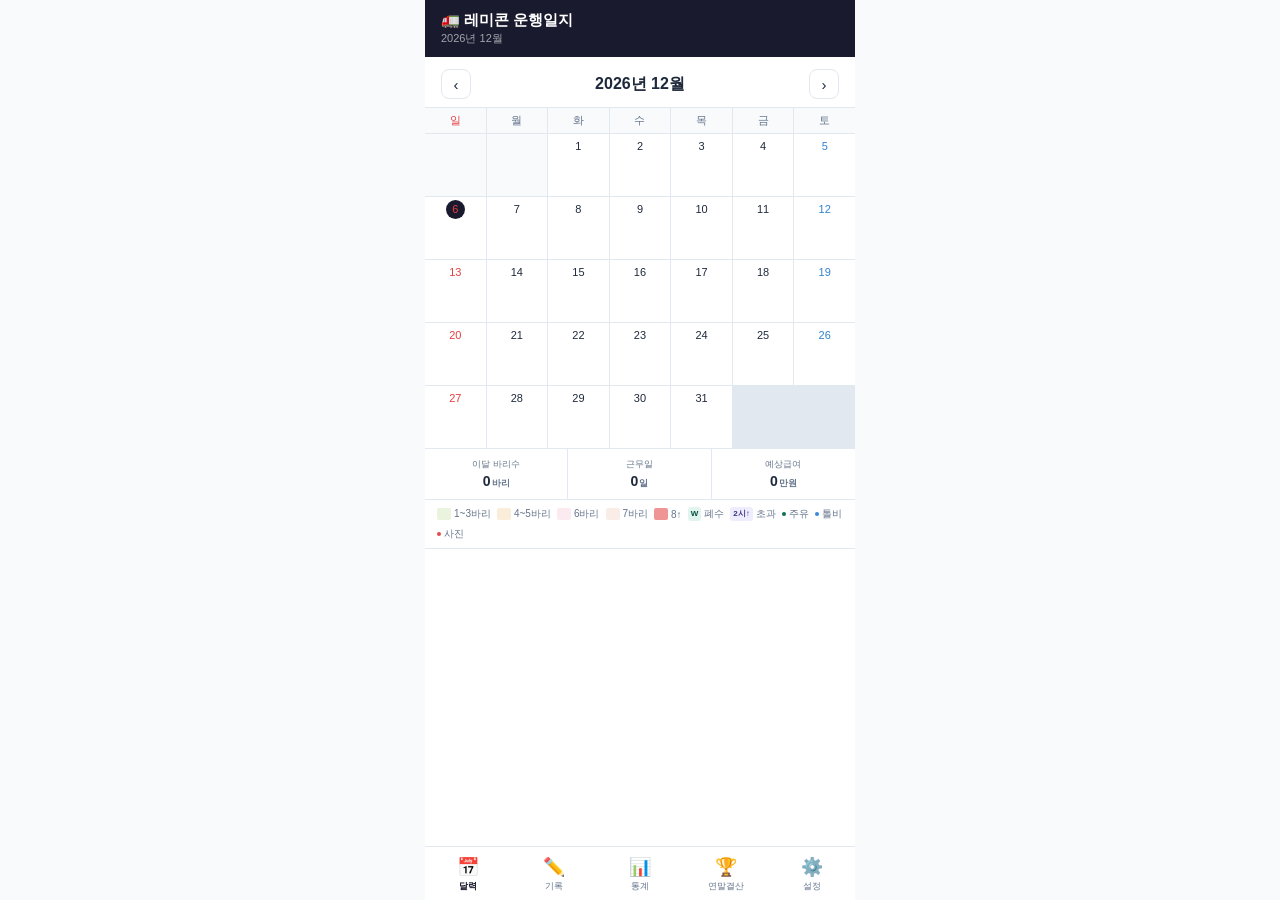
==== 레미콘운행일지.html @ 1f92243f "Update 레미콘운행일지.html" ====
<!DOCTYPE html>
<html lang="ko">
<head>
<meta charset="UTF-8">
<meta name="viewport" content="width=device-width, initial-scale=1.0, maximum-scale=1.0, user-scalable=no">
<meta name="apple-mobile-web-app-capable" content="yes">
<meta name="apple-mobile-web-app-status-bar-style" content="black-translucent">
<meta name="apple-mobile-web-app-title" content="운행일지">
<title>🚛 레미콘 운행일지</title>
<style>
*{box-sizing:border-box;margin:0;padding:0}
/* ── 테마 CSS 변수 ── */
:root{
  --th-primary:#1a1a2e;
  --th-primary-dark:#0f0f1e;
  --th-accent:#1d4ed8;
  --th-accent2:#7c3aed;
  --th-bg:#ffffff;
  --th-bg2:#f8fafc;
  --th-border:#e2e8f0;
  --th-text:#1e293b;
  --th-muted:#64748b;
  --th-nav-active:#1a1a2e;
  --th-btn-save:#1a1a2e;
  --th-badge-bg:var(--th-primary);
  --th-sbar-bg:#f8fafc;
}
/* 다크 테마 */
.theme-dark{
  --th-primary:#0f172a;--th-primary-dark:#060d1a;
  --th-accent:#3b82f6;--th-accent2:#a78bfa;
  --th-bg:#1e293b;--th-bg2:#0f172a;
  --th-border:#334155;--th-text:#f1f5f9;
  --th-muted:#94a3b8;--th-nav-active:#60a5fa;
  --th-btn-save:#334155;
}
/* 레드 테마 */
.theme-red{
  --th-primary:#991b1b;--th-primary-dark:#7f1d1d;
  --th-accent:#dc2626;--th-accent2:#e11d48;
  --th-nav-active:#991b1b;--th-btn-save:#991b1b;
  --th-badge-bg:#991b1b;
}
/* 그린 테마 */
.theme-green{
  --th-primary:#065f46;--th-primary-dark:#064e3b;
  --th-accent:#059669;--th-accent2:#047857;
  --th-nav-active:#065f46;--th-btn-save:#065f46;
  --th-badge-bg:#065f46;
}
/* 오렌지 테마 */
.theme-orange{
  --th-primary:#92400e;--th-primary-dark:#78350f;
  --th-accent:#d97706;--th-accent2:#b45309;
  --th-nav-active:#92400e;--th-btn-save:#92400e;
  --th-badge-bg:#92400e;
}
/* 퍼플 테마 */
.theme-purple{
  --th-primary:#4c1d95;--th-primary-dark:#3b0764;
  --th-accent:#7c3aed;--th-accent2:#6d28d9;
  --th-nav-active:#4c1d95;--th-btn-save:#4c1d95;
  --th-badge-bg:#4c1d95;
}
/* 카카오 테마 */
.theme-kakao{
  --th-primary:#3a1d0e;--th-primary-dark:#2a1508;
  --th-accent:#f9e000;--th-accent2:#fee500;
  --th-bg:#fffde7;--th-bg2:#fff9c4;
  --th-border:#f0e68c;--th-text:#3a1d0e;
  --th-muted:#78600a;--th-nav-active:#3a1d0e;
  --th-btn-save:#3a1d0e;
}

body{font-family:-apple-system,sans-serif;overscroll-behavior:none;user-select:none;-webkit-user-select:none;background:var(--th-bg2,#f1f5f9)}
.app{max-width:430px;margin:0 auto;display:flex;flex-direction:column;background:var(--th-bg,#fff);color:var(--th-text,#1e293b);min-height:100vh;min-height:100dvh}
.hdr{background:var(--th-primary,#1a1a2e);color:#fff;padding:11px 16px;padding-top:max(11px,env(safe-area-inset-top));display:flex;align-items:center;justify-content:space-between;position:sticky;top:0;z-index:10}
.hdr-t{font-size:15px;font-weight:600}.hdr-s{font-size:11px;color:rgba(255,255,255,.6);margin-top:1px}
.content{flex:1;overflow-y:auto;padding-bottom:calc(72px + env(safe-area-inset-bottom));touch-action:pan-y}
.nav{position:fixed;bottom:0;left:50%;transform:translateX(-50%);width:100%;max-width:430px;background:var(--th-bg,#fff);border-top:0.5px solid var(--th-border,#e2e8f0);display:flex;z-index:10;padding-bottom:env(safe-area-inset-bottom)}
.nb{flex:1;padding:9px 0 7px;background:none;border:none;cursor:pointer;display:flex;flex-direction:column;align-items:center;gap:2px;color:var(--th-muted,#94a3b8);font-size:9px}
.nb.on{color:var(--th-nav-active,#1a1a2e);font-weight:600}.ni{font-size:18px}
.mnav{display:flex;align-items:center;justify-content:space-between;padding:12px 16px 8px}
.ml{font-size:16px;font-weight:600}
.ma{background:none;border:0.5px solid var(--th-border,#e2e8f0);border-radius:8px;width:30px;height:30px;cursor:pointer;color:var(--th-text,#1e293b);font-size:15px}
.cgrid{display:grid;grid-template-columns:repeat(7,1fr);gap:1px;background:var(--th-border,#e2e8f0);border-top:0.5px solid var(--th-border,#e2e8f0)}
.ch{background:var(--th-bg2,#f8fafc);text-align:center;font-size:11px;font-weight:500;padding:5px 0;color:var(--th-muted,#64748b)}
.ch:first-child{color:#e53e3e}.ch:last-child{color:#3182ce}
.cc{background:var(--th-bg,#fff);min-height:62px;padding:3px 2px;cursor:pointer;display:flex;flex-direction:column;align-items:center;gap:1px}
.cc:active{opacity:.7}.cc.empty{background:var(--th-bg2,#f8fafc);cursor:default}
.cc.today .dn{background:var(--th-primary,#1a1a2e);color:#fff;border-radius:50%;width:19px;height:19px;display:flex;align-items:center;justify-content:center}
.cc:nth-child(7n+1) .dn{color:#e53e3e}.cc:nth-child(7n) .dn{color:#3182ce}
.dn{font-size:11px;font-weight:500;line-height:19px;min-width:19px;text-align:center}
.cbadge{border-radius:4px;font-size:11px;font-weight:700;min-width:22px;height:18px;padding:0 3px;display:flex;align-items:center;justify-content:center}
.cbadge-off{font-size:8px;border-radius:4px;padding:0 3px;height:16px;display:flex;align-items:center;font-weight:700}
.off-v{background:#fef9c3;color:#854d0e}.off-r{background:#fee2e2;color:#991b1b}
.mini-row{display:flex;gap:2px;flex-wrap:wrap;justify-content:center;max-width:46px}
.mbadge{font-size:8px;font-weight:700;border-radius:3px;padding:1px 3px;line-height:1.4}
.wbadge{background:#E1F5EE;color:#085041}.ot2badge{background:#EEEDFE;color:#3C3489}
.dots{display:flex;gap:2px;margin-top:1px}.dot{width:4px;height:4px;border-radius:50%}
.df{background:#0F6E56}.dp{background:#BA7517}.dph{background:#E24B4A}.dt{background:#378ADD}
.sbar{display:grid;grid-template-columns:repeat(3,1fr);border-top:0.5px solid var(--th-border,#e2e8f0);border-bottom:0.5px solid var(--th-border,#e2e8f0)}
.si{padding:9px 4px;text-align:center;border-right:0.5px solid var(--th-border,#e2e8f0)}.si:last-child{border-right:none}
.sl{font-size:9px;color:var(--th-muted,#64748b);margin-bottom:2px}.sv{font-size:14px;font-weight:600}
.su{font-size:9px;color:var(--th-muted,#64748b);margin-left:1px}
.legend{padding:7px 12px;display:flex;gap:6px;flex-wrap:wrap;border-bottom:0.5px solid var(--th-border,#e2e8f0)}
.li{display:flex;align-items:center;gap:3px;font-size:10px;color:var(--th-muted,#64748b)}.lsw{width:14px;height:12px;border-radius:2px}
.ef{padding:14px 16px 20px}
.shdr{font-size:11px;font-weight:600;color:var(--th-muted,#64748b);letter-spacing:.4px;margin:18px 0 9px;text-transform:uppercase;border-bottom:0.5px solid var(--th-border,#e2e8f0);padding-bottom:6px}
.shdr:first-child{margin-top:0}
.field{margin-bottom:11px}
.fl{font-size:12px;color:var(--th-muted,#64748b);margin-bottom:5px;display:block;font-weight:500}
.field input,.field textarea{width:100%;padding:10px 12px;border:0.5px solid var(--th-border,#cbd5e1);border-radius:8px;font-size:14px;background:var(--th-bg,#fff);color:var(--th-text,#1e293b);outline:none;-webkit-appearance:none;user-select:text;-webkit-user-select:text}
.field input:focus,.field textarea:focus{border-color:var(--th-primary,#1a1a2e)}
.field textarea{resize:none;min-height:60px;font-size:13px}
.r2{display:grid;grid-template-columns:1fr 1fr;gap:9px}
.kmh{font-size:11px;color:var(--th-muted,#64748b);margin-top:3px}
.btns{display:flex;gap:5px}
.btn{flex:1;padding:9px 4px;border:1.5px solid #d1d5db;border-radius:8px;background:#f9fafb;font-size:12px;cursor:pointer;color:#6b7280;text-align:center;font-weight:500}
.btn.on{background:var(--th-accent,#1d4ed8)!important;color:#fff!important;border-color:var(--th-accent,#1d4ed8)!important;font-weight:700}
.btn.off-btn.on{background:#d97706!important;border-color:#d97706!important}
.btn.rep-btn.on{background:#dc2626!important;border-color:#dc2626!important}
.tbts{display:flex;gap:6px}
.tbt{flex:1;padding:9px 4px;border:1.5px solid #d1d5db;border-radius:8px;background:#f9fafb;font-size:12px;cursor:pointer;color:#6b7280;text-align:center}
.tbt.on{background:#7c3aed!important;color:#fff!important;border-color:#7c3aed!important;font-weight:700}
.fuel-card{background:var(--th-bg2,#f8fafc);border-radius:10px;overflow:hidden;margin-top:8px;border:0.5px solid var(--th-border,#e2e8f0)}
.fuel-card-title{background:var(--th-primary-dark,#0f172a);color:rgba(255,255,255,.6);font-size:10px;font-weight:600;padding:6px 12px;letter-spacing:.5px;text-transform:uppercase}
.fcrow{display:flex;justify-content:space-between;align-items:center;padding:8px 12px;border-bottom:0.5px solid var(--th-border,#e2e8f0)}
.fcrow:last-child{border-bottom:none}
.fck{font-size:12px;color:var(--th-muted,#64748b)}.fcv{font-size:13px;font-weight:600}
.fcv.plus{color:#059669}.fcv.minus{color:#dc2626}.fcv.neutral{color:var(--th-text,#1e293b)}.fcv.blue{color:var(--th-accent,#1d4ed8)}
.fuel-balance-big{background:var(--th-primary-dark,#0f172a);border-radius:0 0 10px 10px;padding:11px 12px;display:flex;justify-content:space-between;align-items:center}
.fbb-label{font-size:11px;color:rgba(255,255,255,.6);font-weight:500}
.fbb-val{font-size:20px;font-weight:700}
.fbb-val.plus{color:#34d399}.fbb-val.minus{color:#f87171}
.km-card{background:var(--th-bg2,#f8fafc);border-radius:10px;overflow:hidden;margin-top:6px;border:0.5px solid var(--th-border,#e2e8f0)}
.km-card-title{background:var(--th-primary,#1a1a2e);color:rgba(255,255,255,.6);font-size:10px;font-weight:600;padding:6px 12px;letter-spacing:.5px;text-transform:uppercase}
.km-total-bar{background:var(--th-primary,#1a1a2e);padding:10px 12px;display:flex;justify-content:space-between;align-items:center}
.km-total-label{font-size:11px;color:rgba(255,255,255,.6)}.km-total-val{font-size:18px;font-weight:700;color:#e2e8f0}
.toll-card{background:var(--th-bg2,#f8fafc);border-radius:10px;overflow:hidden;margin-top:8px;border:0.5px solid var(--th-border,#e2e8f0)}
.toll-card-title{background:var(--th-primary,#1e3a5f);color:rgba(255,255,255,.7);font-size:10px;font-weight:600;padding:6px 12px;letter-spacing:.5px;text-transform:uppercase}
.toll-row{display:flex;justify-content:space-between;align-items:center;padding:7px 12px;border-bottom:0.5px solid var(--th-border,#e2e8f0)}
.toll-row:last-child{border-bottom:none}
.toll-key{font-size:12px;color:var(--th-muted,#64748b)}.toll-val{font-size:13px;font-weight:600;color:var(--th-text,#1e293b)}
.toll-total-bar{background:var(--th-primary,#1e3a5f);padding:10px 12px;display:flex;justify-content:space-between;align-items:center}
.toll-total-label{font-size:11px;color:rgba(255,255,255,.7);font-weight:500}
.toll-total-val{font-size:18px;font-weight:700;color:#fff}
.item-card{background:var(--th-bg2,#f8fafc);border-radius:10px;padding:11px 12px;margin-bottom:8px;border:0.5px solid var(--th-border,#e2e8f0)}
.item-hdr{display:flex;align-items:center;justify-content:space-between;margin-bottom:10px}
.item-title{font-size:12px;font-weight:600;color:var(--th-muted,#64748b)}
.item-rm{background:none;border:0.5px solid var(--th-border,#cbd5e1);border-radius:6px;color:var(--th-muted,#64748b);cursor:pointer;font-size:11px;padding:3px 8px}
.item-fields{display:flex;flex-direction:column;gap:9px}.item-fields .field{margin:0}
.add-btn{width:100%;padding:9px;border:0.5px dashed var(--th-border,#cbd5e1);border-radius:9px;background:none;color:var(--th-muted,#64748b);font-size:13px;cursor:pointer;margin-top:4px}
.chint{font-size:12px;font-weight:600;margin-top:4px}
.parea{border:1.5px dashed var(--th-border,#cbd5e1);border-radius:10px;padding:14px;text-align:center;cursor:pointer;position:relative;min-height:80px;display:flex;flex-direction:column;align-items:center;justify-content:center;gap:6px;background:var(--th-bg,#fff)}
.parea:active{background:var(--th-bg2,#f8fafc)}
.pimg{width:100%;border-radius:8px;max-height:200px;object-fit:cover}
.pdel{position:absolute;top:6px;right:6px;background:rgba(0,0,0,.6);color:#fff;border:none;border-radius:50%;width:28px;height:28px;font-size:14px;cursor:pointer;z-index:2;display:flex;align-items:center;justify-content:center}
.photo-btns{display:flex;gap:8px;width:100%}
.photo-btn{flex:1;padding:10px 6px;border:1.5px solid var(--th-border,#cbd5e1);border-radius:8px;background:var(--th-bg2,#f9fafb);font-size:12px;cursor:pointer;color:var(--th-muted,#64748b);text-align:center;position:relative;overflow:hidden}
.photo-btn input[type=file]{position:absolute;inset:0;opacity:0;cursor:pointer;width:100%;height:100%}
.bsave{width:100%;padding:14px;background:var(--th-btn-save,#1a1a2e);color:#fff;border:none;border-radius:10px;font-size:15px;font-weight:600;cursor:pointer;margin-top:8px}
.bdel{width:100%;padding:11px;background:none;color:#dc2626;border:1.5px solid #dc2626;border-radius:10px;font-size:14px;cursor:pointer;margin-top:7px}
.sp{padding:14px 16px 20px}
.sec{font-size:11px;font-weight:600;color:var(--th-muted,#64748b);letter-spacing:.4px;margin:16px 0 8px;text-transform:uppercase;border-bottom:0.5px solid var(--th-border,#e2e8f0);padding-bottom:5px}
.sec:first-child{margin-top:0}
.mgrid{display:grid;grid-template-columns:1fr 1fr;gap:7px}
.mc{background:var(--th-bg2,#f8fafc);border-radius:10px;padding:11px 13px;border:0.5px solid var(--th-border,#e2e8f0)}
.mc.full{grid-column:1/-1}.mc.dk{background:var(--th-primary,#1a1a2e);border-color:var(--th-primary,#1a1a2e)}
.mk{font-size:10px;color:var(--th-muted,#64748b);margin-bottom:3px}.mc.dk .mk{color:rgba(255,255,255,.6)}
.mv{font-size:20px;font-weight:700;color:var(--th-text,#1e293b)}.mu{font-size:11px;font-weight:400;margin-left:2px}.mc.dk .mv{color:#fff}
.fb{background:var(--th-bg2,#f8fafc);border-radius:10px;padding:3px 13px;margin-bottom:10px;border:0.5px solid var(--th-border,#e2e8f0)}
.fr{display:flex;justify-content:space-between;align-items:center;padding:8px 0;border-bottom:0.5px solid var(--th-border,#e2e8f0)}.fr:last-child{border-bottom:none}
.fk{font-size:12px;color:var(--th-muted,#64748b)}.fv{font-size:13px;font-weight:600;color:var(--th-text,#1e293b)}
.fsettle{border-radius:10px;padding:12px 14px;margin-bottom:10px;display:flex;justify-content:space-between;align-items:center}
.fsettle.pos{background:#ecfdf5;border:1px solid #6ee7b7}.fsettle.neg{background:#fef2f2;border:1px solid #fca5a5}
.fsl{font-size:12px;font-weight:600}.fsl.pos{color:#065f46}.fsl.neg{color:#991b1b}
.fsa{font-size:18px;font-weight:700}.fsa.pos{color:#059669}.fsa.neg{color:#dc2626}
.ot2i{background:var(--th-bg2,#f8fafc);border-radius:8px;padding:9px 12px;margin-bottom:6px;border-left:3px solid #7c3aed;border:0.5px solid var(--th-border,#e2e8f0);border-left-width:3px}
.ot2i.mo{border-left-color:#dc2626}
.ot2d{font-size:11px;color:var(--th-muted,#64748b);margin-bottom:3px}
.ot2n{font-size:13px;font-weight:500;display:flex;align-items:center;flex-wrap:wrap;gap:5px;color:var(--th-text,#1e293b)}
.ot2tp{font-size:10px;font-weight:600;padding:2px 6px;border-radius:4px}
.tc{background:#ede9fe;color:#5b21b6}.tm{background:#fee2e2;color:#991b1b}
.wwi{background:var(--th-bg2,#f8fafc);border-radius:8px;padding:9px 12px;margin-bottom:6px;border-left:3px solid #059669;border:0.5px solid var(--th-border,#e2e8f0);border-left-width:3px}
.emsg{text-align:center;color:var(--th-muted,#64748b);font-size:13px;padding:14px;background:var(--th-bg2,#f8fafc);border-radius:8px;border:0.5px solid var(--th-border,#e2e8f0)}
.cfg-page{padding:14px 16px 20px}
.cfg-sec{font-size:11px;font-weight:600;color:var(--th-muted,#64748b);letter-spacing:.4px;margin:18px 0 8px;text-transform:uppercase;border-bottom:0.5px solid var(--th-border,#e2e8f0);padding-bottom:5px}
.cfg-sec:first-child{margin-top:0}
.sblk{background:var(--th-bg2,#f8fafc);border-radius:10px;overflow:hidden;margin-bottom:12px;border:0.5px solid var(--th-border,#e2e8f0)}
.srow{display:flex;align-items:center;justify-content:space-between;padding:12px 14px;border-bottom:0.5px solid var(--th-border,#e2e8f0)}.srow:last-child{border-bottom:none}
.slbl{font-size:13px;color:var(--th-text,#1e293b)}
.slbl-sub{font-size:11px;color:var(--th-muted,#94a3b8);display:block;margin-top:1px}
.sinp{width:110px;padding:7px 10px;border:0.5px solid var(--th-border,#cbd5e1);border-radius:8px;font-size:14px;text-align:right;background:var(--th-bg,#fff);color:var(--th-text,#1e293b);user-select:text;-webkit-user-select:text}
.backup-btn{width:100%;padding:13px;border:none;border-radius:10px;font-size:14px;font-weight:600;cursor:pointer;margin-bottom:8px;display:flex;align-items:center;justify-content:center;gap:8px}
.backup-btn.dl{background:var(--th-btn-save,#1a1a2e);color:#fff}
.backup-btn.ul{background:var(--th-bg2,#f8fafc);color:var(--th-text,#1e293b);border:1.5px solid var(--th-border,#e2e8f0)}
.backup-btn.danger{background:#fef2f2;color:#dc2626;border:1.5px solid #fca5a5}
/* 테마 선택 */
.theme-grid{display:grid;grid-template-columns:repeat(4,1fr);gap:10px;padding:4px 0 8px}
.theme-item{display:flex;flex-direction:column;align-items:center;gap:5px;cursor:pointer}
.theme-circle{width:48px;height:48px;border-radius:50%;border:3px solid transparent;transition:transform .15s;display:flex;align-items:center;justify-content:center;font-size:18px}
.theme-item.selected .theme-circle{border-color:var(--th-accent,#1d4ed8);transform:scale(1.08)}
.theme-name{font-size:10px;color:var(--th-muted,#64748b);text-align:center}
</style>
</head>
<body>
<div class="app">
<div class="hdr"><div><div class="hdr-t">🚛 레미콘 운행일지</div><div class="hdr-s" id="hS"></div></div></div>
<div class="content" id="mc"></div>
<nav class="nav">
  <button class="nb on" id="nbCalendar" onclick="go('calendar')"><span class="ni">📅</span>달력</button>
  <button class="nb" id="nbEntry" onclick="go('entry')"><span class="ni">✏️</span>기록</button>
  <button class="nb" id="nbStats" onclick="go('stats')"><span class="ni">📊</span>통계</button>
  <button class="nb" id="nbAnnual" onclick="go('annual')"><span class="ni">🏆</span>연말결산</button>
  <button class="nb" id="nbConfig" onclick="go('config')"><span class="ni">⚙️</span>설정</button>
</nav>
</div>

<script>
var tab='calendar',cd=new Date(),sel=null,cSt='work',ol=[],wwList=[],repList=[],prevFB={totalAdded:0,totalUsed:0,balance:0},prevKmVal=0;
var annualYear=new Date().getFullYear();
var logs=JSON.parse(localStorage.getItem('rl9_logs')||localStorage.getItem('rl8_logs')||'{}');
var cfg=JSON.parse(localStorage.getItem('rl9_cfg')||localStorage.getItem('rl8_cfg')||'{"unitPrice":74300,"fuelRate":0.55,"otRate":18000,"fuelPrice":1500,"toll1":3600,"toll2":2400,"initKm":125000,"ot2Pay":0,"theme":"default"}');
if(!cfg.ot2Pay)cfg.ot2Pay=0;
if(!cfg.theme)cfg.theme='default';

var THEMES=[
  {id:'default',name:'네이비',color:'#1a1a2e',icon:'🌑'},
  {id:'dark',name:'다크',color:'#0f172a',icon:'🌚'},
  {id:'red',name:'레드',color:'#991b1b',icon:'🔴'},
  {id:'green',name:'그린',color:'#065f46',icon:'🟢'},
  {id:'orange',name:'오렌지',color:'#92400e',icon:'🟠'},
  {id:'purple',name:'퍼플',color:'#4c1d95',icon:'🟣'},
  {id:'kakao',name:'카카오',color:'#3a1d0e',icon:'💛'},
];

function applyTheme(t){
  document.documentElement.className='';
  if(t&&t!=='default')document.documentElement.classList.add('theme-'+t);
}

function sv(){localStorage.setItem('rl9_logs',JSON.stringify(logs));localStorage.setItem('rl9_cfg',JSON.stringify(cfg));}
function dk(y,m,d){return y+'-'+String(m+1).padStart(2,'0')+'-'+String(d).padStart(2,'0');}
function cc(n){var C=[null,{b:'#E6F1FB',t:'#0C447C'},{b:'#EAF3DE',t:'#27500A'},{b:'#E1F5EE',t:'#085041'},{b:'#FAEEDA',t:'#633806'},{b:'#FAC775',t:'#412402'},{b:'#FBEAF0',t:'#72243E'},{b:'#FAECE7',t:'#711B13'},{b:'#F09595',t:'#501313'}];n=parseInt(n)||0;if(!n)return null;return n<C.length?C[n]:{b:'#E24B4A',t:'#fff'};}

applyTheme(cfg.theme);

function go(t){
  tab=t;
  ['Calendar','Entry','Stats','Annual','Config'].forEach(function(x){document.getElementById('nb'+x).classList.remove('on');});
  document.getElementById('nb'+t.charAt(0).toUpperCase()+t.slice(1)).classList.add('on');
  render();
}
function pm(){cd=new Date(cd.getFullYear(),cd.getMonth()-1,1);render();}
function nm(){cd=new Date(cd.getFullYear(),cd.getMonth()+1,1);render();}
function render(){
  if(tab==='calendar')rCal();
  else if(tab==='entry')rEntry();
  else if(tab==='stats')rStats();
  else if(tab==='annual')rAnnual();
  else rConfig();
}

function calcPrevFuel(targetDate){
  var keys=Object.keys(logs).filter(function(k){return k<targetDate;}).sort();
  var ta=0,tu=0;
  keys.forEach(function(k){var v=logs[k];ta+=parseFloat(v.fuel||0);var km=parseInt(v.ekm||0)-parseInt(v.skm||0);tu+=km*cfg.fuelRate;});
  return{totalAdded:+ta.toFixed(2),totalUsed:+tu.toFixed(2),balance:+(ta-tu).toFixed(2)};
}
function calcPrevKm(targetDate){
  var keys=Object.keys(logs).filter(function(k){return k<targetDate;}).sort();
  var t=0;keys.forEach(function(k){var v=logs[k];t+=parseInt(v.ekm||0)-parseInt(v.skm||0);});return t;
}
function fuelMonth(y,m){
  var mp=y+'-'+String(m+1).padStart(2,'0');
  var keys=Object.keys(logs).filter(function(k){return k.startsWith(mp);});
  var mf=0,mu=0;
  keys.forEach(function(k){var v=logs[k],km=parseInt(v.ekm||0)-parseInt(v.skm||0);mf+=parseFloat(v.fuel||0);mu+=km*cfg.fuelRate;});
  return{mf:+mf.toFixed(2),mu:+mu.toFixed(2)};
}
function tollTotal(t1,t2){return(parseInt(t1)||0)*cfg.toll1+(parseInt(t2)||0)*cfg.toll2;}
function monthFuelUpTo(targetDate){
  var mp=targetDate.substring(0,7);
  var keys=Object.keys(logs).filter(function(k){return k.startsWith(mp)&&k<=targetDate;});
  var total=0;keys.forEach(function(k){total+=parseFloat(logs[k].fuel||0);});return+total.toFixed(1);
}

/* ── 달력 ─────────────────────────────── */
var swipeStartX=0,swipeStartY=0;
function rCal(){
  var y=cd.getFullYear(),m=cd.getMonth();
  document.getElementById('hS').textContent=y+'년 '+(m+1)+'월';
  var days=new Date(y,m+1,0).getDate(),first=new Date(y,m,1).getDay();
  var td=new Date(),tdk=dk(td.getFullYear(),td.getMonth(),td.getDate());
  var mp=y+'-'+String(m+1).padStart(2,'0');
  var ml=Object.entries(logs).filter(function(e){return e[0].startsWith(mp);});
  var wd=ml.filter(function(e){return e[1].st==='work'||!e[1].st;}).length;
  var tc=ml.reduce(function(s,e){return s+(parseInt(e[1].calls)||0);},0);
  var ep=Math.round(wd*cfg.unitPrice/10000);
  var h='<div class="mnav"><button class="ma" onclick="pm()">‹</button><span class="ml">'+y+'년 '+(m+1)+'월</span><button class="ma" onclick="nm()">›</button></div>';
  h+='<div class="cgrid" id="calGrid">';
  ['일','월','화','수','목','금','토'].forEach(function(d){h+='<div class="ch">'+d+'</div>';});
  for(var i=0;i<first;i++)h+='<div class="cc empty"></div>';
  for(var d=1;d<=days;d++){
    var key=dk(y,m,d),log=logs[key]||{};
    var isT=key===tdk,calls=parseInt(log.calls)||0,col=cc(calls);
    var ww=(JSON.parse(log.wwList||'[]')).length,ot2=(JSON.parse(log.ot2List||'[]')).length>0;
    var st=log.st||'';
    var badge='';
    if(st==='vacation')badge='<div class="cbadge-off off-v">휴가</div>';
    else if(st==='repair')badge='<div class="cbadge-off off-r">정비</div>';
    else if(col)badge='<div class="cbadge" style="background:'+col.b+';color:'+col.t+'">'+calls+'</div>';
    var mn='';
    if(ww>0)mn+='<div class="mbadge wbadge">'+(ww>1?ww:'')+'W</div>';
    if(ot2)mn+='<div class="mbadge ot2badge">2시↑</div>';
    h+='<div class="cc'+(isT?' today':'')+'" onclick="openDay(\''+key+'\')"><span class="dn">'+d+'</span>'+badge+(mn?'<div class="mini-row">'+mn+'</div>':'')
      +'<div class="dots">'+(parseFloat(log.fuel)>0?'<div class="dot df"></div>':'')+(parseFloat(log.ot)>0?'<div class="dot dp"></div>':'')+(tollTotal(log.t1,log.t2)>0?'<div class="dot dt"></div>':'')+(log.photo?'<div class="dot dph"></div>':'')+'</div></div>';
  }
  h+='</div>';
  h+='<div class="sbar"><div class="si"><div class="sl">이달 바리수</div><div class="sv">'+tc+'<span class="su">바리</span></div></div><div class="si"><div class="sl">근무일</div><div class="sv">'+wd+'<span class="su">일</span></div></div><div class="si"><div class="sl">예상급여</div><div class="sv" id="epVal">'+ep+'<span class="su">만원</span></div></div></div>';
  h+='<div class="legend"><div class="li"><div class="lsw" style="background:#EAF3DE"></div>1~3바리</div><div class="li"><div class="lsw" style="background:#FAEEDA"></div>4~5바리</div><div class="li"><div class="lsw" style="background:#FBEAF0"></div>6바리</div><div class="li"><div class="lsw" style="background:#FAECE7"></div>7바리</div><div class="li"><div class="lsw" style="background:#F09595"></div>8↑</div><div class="li"><div class="mbadge wbadge">W</div>폐수</div><div class="li"><div class="mbadge ot2badge">2시↑</div>초과</div><div class="li"><div class="dot df"></div>주유</div><div class="li"><div class="dot dt"></div>톨비</div><div class="li"><div class="dot dph"></div>사진</div></div>';
  document.getElementById('mc').innerHTML=h;
  // 스와이프
  var mc=document.getElementById('mc');
  mc.addEventListener('touchstart',function(e){swipeStartX=e.touches[0].clientX;swipeStartY=e.touches[0].clientY;},{passive:true});
  mc.addEventListener('touchend',function(e){
    var dx=e.changedTouches[0].clientX-swipeStartX;
    var dy=e.changedTouches[0].clientY-swipeStartY;
    if(Math.abs(dx)>60&&Math.abs(dx)>Math.abs(dy)*1.5){
      if(dx<0)nm();else pm();
    }
  },{passive:true});
}

function openDay(k){sel=k;go('entry');}

/* ── OT2 ─────────────────────────────── */
function mkOT2(){
  if(!ol.length)return'<div style="font-size:12px;color:#64748b;padding:4px 0 8px">없음</div>';
  return ol.map(function(e,i){
    return'<div class="item-card"><div class="item-hdr"><span class="item-title">현장 '+(i+1)+'</span><button class="item-rm" onclick="rmO2('+i+')">삭제</button></div><div class="item-fields"><div class="field"><label class="fl">현장명</label><input type="text" id="o2s'+i+'" value="'+(e.site||'')+'" placeholder="현장명" oninput="upO2('+i+')"></div><div class="field"><label class="fl">담당 영업사원</label><input type="text" id="o2m'+i+'" value="'+(e.mgr||'')+'" placeholder="이름" oninput="upO2('+i+')"></div><div class="field"><label class="fl">결산 방식</label><div class="tbts"><button id="o2ta'+i+'" class="tbt'+((e.type||'monthly')==='credit'?' on':'')+'" onclick="setO2T('+i+',\'credit\')">영업사원 콜 지급</button><button id="o2tb'+i+'" class="tbt'+((e.type||'monthly')==='monthly'?' on':'')+'" onclick="setO2T('+i+',\'monthly\')">월말 결산</button></div></div></div></div>';
  }).join('');
}
function addO2(){ol.push({site:'',mgr:'',type:'monthly'});document.getElementById('o2Con').innerHTML=mkOT2();}
function rmO2(i){ol.splice(i,1);document.getElementById('o2Con').innerHTML=mkOT2();}
function setO2T(i,t){ol[i].type=t;document.getElementById('o2ta'+i).classList.toggle('on',t==='credit');document.getElementById('o2tb'+i).classList.toggle('on',t==='monthly');}
function upO2(i){var s=document.getElementById('o2s'+i),mg=document.getElementById('o2m'+i);if(s&&mg){ol[i].site=s.value;ol[i].mgr=mg.value;}}

/* ── 폐수 ─────────────────────────────── */
function mkWW(){
  if(!wwList.length)return'<div style="font-size:12px;color:#64748b;padding:4px 0 8px">없음</div>';
  return wwList.map(function(e,i){
    return'<div class="item-card" style="border-left:3px solid #059669"><div class="item-hdr"><span class="item-title" style="color:#065f46">폐수 '+(i+1)+'</span><button class="item-rm" onclick="rmWW('+i+')">삭제</button></div><div class="item-fields"><div class="field"><label class="fl">현장명</label><input type="text" id="wws'+i+'" value="'+(e.site||'')+'" placeholder="현장명" oninput="upWW('+i+')"></div></div></div>';
  }).join('');
}
function addWW(){wwList.push({site:''});document.getElementById('wwCon').innerHTML=mkWW();}
function rmWW(i){wwList.splice(i,1);document.getElementById('wwCon').innerHTML=mkWW();}
function upWW(i){var el=document.getElementById('wws'+i);if(el)wwList[i].site=el.value;}

/* ── 정비 ─────────────────────────────── */
function mkRep(){
  if(!repList.length)return'<div style="font-size:12px;color:#64748b;padding:4px 0 8px">없음</div>';
  return repList.map(function(e,i){
    return'<div class="item-card" style="border-left:3px solid #dc2626"><div class="item-hdr"><span class="item-title" style="color:#991b1b">정비 '+(i+1)+'</span><button class="item-rm" onclick="rmRep('+i+')">삭제</button></div><div class="item-fields"><div class="field"><label class="fl">정비 항목</label><input type="text" id="rps'+i+'" value="'+(e.item||'')+'" placeholder="예: 엔진오일 교체" oninput="upRep('+i+')"></div><div class="field"><label class="fl">정비소</label><input type="text" id="rpp'+i+'" value="'+(e.place||'')+'" placeholder="정비소명" oninput="upRep('+i+')"></div><div class="field"><label class="fl">비용 (원)</label><input type="number" id="rpc'+i+'" value="'+(e.cost||'')+'" placeholder="0" oninput="upRep('+i+')"></div></div></div>';
  }).join('');
}
function addRep(){repList.push({item:'',place:'',cost:''});document.getElementById('repCon').innerHTML=mkRep();}
function rmRep(i){repList.splice(i,1);document.getElementById('repCon').innerHTML=mkRep();}
function upRep(i){var s=document.getElementById('rps'+i),p=document.getElementById('rpp'+i),c=document.getElementById('rpc'+i);if(s)repList[i].item=s.value;if(p)repList[i].place=p.value;if(c)repList[i].cost=c.value;}

/* ── 상태/폐수 버튼 ─────────────────────── */
function setSt(s){
  cSt=s;
  ['work','vacation','repair','other'].forEach(function(k,i){
    var el=document.getElementById('stb'+i);
    if(el)el.className='btn'+(k==='vacation'?' off-btn':'')+(k==='repair'?' rep-btn':'')+(k===s?' on':'');
  });
}

/* ── 연료 카드 ─────────────────────────── */
function uFuelCard(){
  var el=document.getElementById('fuelCard');if(!el)return;
  var todayFuel=parseFloat(document.getElementById('fF').value)||0;
  var s=parseInt(document.getElementById('fSk').value)||0,e2=parseInt(document.getElementById('fEk').value)||0;
  var km=e2>s?e2-s:0;
  var totalFuel=+(prevFB.totalAdded+todayFuel).toFixed(1);
  var totalUsed=+(prevFB.totalUsed+(km*cfg.fuelRate)).toFixed(1);
  var remain=+(totalFuel-totalUsed).toFixed(1);
  var isPlus=remain>=0;
  el.innerHTML='<div class="fuel-card-title">연료 현황</div>'
    +'<div class="fcrow"><span class="fck">당일 주유량</span><span class="fcv plus">'+(todayFuel>0?'+'+todayFuel:'0')+'L</span></div>'
    +'<div class="fcrow" style="background:#eff6ff"><span class="fck" style="font-weight:600;color:#1d4ed8">총 주유량 <span style="font-size:10px;font-weight:400">(누적)</span></span><span class="fcv blue">'+totalFuel+'L</span></div>'
    +'<div class="fcrow"><span class="fck">누적 소비량 (총km×'+cfg.fuelRate+')</span><span class="fcv minus">−'+totalUsed+'L</span></div>'
    +'<div class="fuel-balance-big"><span class="fbb-label">남은 연료 잔량</span><span class="fbb-val '+(isPlus?'plus':'minus')+'">'+remain+'L</span></div>';
}

/* ── km 카드 ─────────────────────────── */
function uKmCard(){
  var el=document.getElementById('kmCard');if(!el)return;
  var s=parseInt(document.getElementById('fSk').value)||0,e2=parseInt(document.getElementById('fEk').value)||0;
  var todayKm=e2>s?e2-s:0;
  var totalKm=cfg.initKm+prevKmVal+todayKm;
  if(s&&e2&&e2>s)document.getElementById('kmH').textContent='✅ 오늘 운행거리: '+todayKm+'km';
  el.innerHTML='<div class="km-card-title">전체 누적 km</div>'
    +'<div class="fcrow"><span class="fck">기준 km</span><span class="fcv neutral">'+cfg.initKm.toLocaleString()+'km</span></div>'
    +'<div class="fcrow"><span class="fck">이전 누적</span><span class="fcv neutral">+'+prevKmVal.toLocaleString()+'km</span></div>'
    +'<div class="fcrow"><span class="fck">오늘 운행</span><span class="fcv plus">+'+todayKm+'km</span></div>'
    +'<div class="km-total-bar"><span class="km-total-label">전체 누적 km</span><span class="km-total-val">'+totalKm.toLocaleString()+'km</span></div>';
}
function uKm(){uKmCard();uFuelCard();}
function uToll(){
  var t1=document.getElementById('fT1').value,t2=document.getElementById('fT2').value;
  var tot=tollTotal(t1,t2);
  var el=document.getElementById('tollCard');if(!el)return;
  el.innerHTML='<div class="toll-card-title">톨비 현황 (울산대교)</div><div class="toll-row"><span class="toll-key">3,600원 × '+(parseInt(t1)||0)+'회</span><span class="toll-val">'+((parseInt(t1)||0)*cfg.toll1).toLocaleString()+'원</span></div><div class="toll-row"><span class="toll-key">2,400원 × '+(parseInt(t2)||0)+'회</span><span class="toll-val">'+((parseInt(t2)||0)*cfg.toll2).toLocaleString()+'원</span></div><div class="toll-total-bar"><span class="toll-total-label">오늘 톨비 합계</span><span class="toll-total-val">'+tot.toLocaleString()+'원</span></div>';
}
function uOT(){var h=parseFloat(document.getElementById('fOt').value)||0;var a=h*cfg.otRate;document.getElementById('otA').textContent=a>0?'💰 오티 수당: '+a.toLocaleString()+'원':'';}
function aVol(){var c=parseInt(document.getElementById('fC').value)||0;var v=document.getElementById('fV');if(c>0&&!v.dataset.m)v.value=c*6;}

/* ── 기록 탭 ─────────────────────────── */
function rEntry(){
  if(!sel){var t=new Date(),tk=dk(t.getFullYear(),t.getMonth(),t.getDate());document.getElementById('mc').innerHTML='<div style="padding:28px 16px;text-align:center;color:#64748b"><p style="margin-bottom:14px">달력에서 날짜를 탭하세요</p><button class="bsave" style="max-width:180px" onclick="openDay(\''+tk+'\')">오늘 기록하기</button></div>';return;}
  var log=logs[sel]||{};
  var pts=sel.split('-'),y=pts[0],m=pts[1],d=pts[2];
  var dow=['일','월','화','수','목','금','토'][new Date(+y,+m-1,+d).getDay()];
  document.getElementById('hS').textContent=y+'.'+m+'.'+d+' ('+dow+')';
  cSt=log.st||'work'; ol=JSON.parse(log.ot2List||'[]'); wwList=JSON.parse(log.wwList||'[]'); repList=JSON.parse(log.repList||'[]');
  prevFB=calcPrevFuel(sel); prevKmVal=calcPrevKm(sel);
  var kmD=(log.skm&&log.ekm)?parseInt(log.ekm)-parseInt(log.skm):0;
  var todayFuel=parseFloat(log.fuel||0),todayUsed=+(kmD*cfg.fuelRate).toFixed(1);
  var totalFuel=+(prevFB.totalAdded+todayFuel).toFixed(1);
  var totalUsed=+(prevFB.totalUsed+todayUsed).toFixed(1);
  var remain=+(totalFuel-totalUsed).toFixed(1),isPlus=remain>=0;
  var totalKm=cfg.initKm+prevKmVal+kmD;
  var otA=(parseFloat(log.ot)||0)*cfg.otRate;
  var t1=parseInt(log.t1||0),t2=parseInt(log.t2||0),tTot=tollTotal(t1,t2);
  pendingPhoto='';

  document.getElementById('mc').innerHTML='<div class="ef">'
  +'<div class="shdr">근무 상태</div>'
  +'<div class="btns">'+['work','vacation','repair','other'].map(function(k,i){return'<button id="stb'+i+'" class="btn'+(k==='vacation'?' off-btn':'')+(k==='repair'?' rep-btn':'')+(cSt===k?' on':'')+'" onclick="setSt(\''+k+'\')">'+['근무','휴가','정비','기타'][i]+'</button>';}).join('')+'</div>'
  +'<div class="shdr">기본 운행</div>'
  +'<div class="r2"><div class="field"><label class="fl">바리수</label><input type="number" id="fC" value="'+(log.calls||'')+'" placeholder="0" min="0" max="30" oninput="aVol()"></div><div class="field"><label class="fl">운반량 (㎥)</label><input type="number" id="fV" value="'+(log.vol||'')+'" placeholder="자동입력" step="0.5"></div></div>'
  +'<div class="r2"><div class="field"><label class="fl">시작 km</label><input type="number" id="fSk" value="'+(log.skm||'')+'" placeholder="7924" oninput="uKm()"></div><div class="field"><label class="fl">종료 km</label><input type="number" id="fEk" value="'+(log.ekm||'')+'" placeholder="7999" oninput="uKm()"></div></div>'
  +'<div class="kmh" id="kmH">'+(kmD>0?'✅ 오늘 운행거리: '+kmD+'km':'종료km 입력 시 자동계산')+'</div>'
  +'<div class="km-card" id="kmCard"><div class="km-card-title">전체 누적 km</div><div class="fcrow"><span class="fck">기준 km</span><span class="fcv neutral">'+cfg.initKm.toLocaleString()+'km</span></div><div class="fcrow"><span class="fck">이전 누적</span><span class="fcv neutral">+'+prevKmVal.toLocaleString()+'km</span></div><div class="fcrow"><span class="fck">오늘 운행</span><span class="fcv plus">+'+kmD+'km</span></div><div class="km-total-bar"><span class="km-total-label">전체 누적 km</span><span class="km-total-val">'+totalKm.toLocaleString()+'km</span></div></div>'
  +'<div class="shdr">연료 주유</div>'
  +'<div class="field"><label class="fl">당일 주유량 (L)</label><input type="number" id="fF" value="'+(log.fuel||'')+'" placeholder="0" step="10" oninput="uFuelCard()"></div>'
  +'<div class="fuel-card" id="fuelCard"><div class="fuel-card-title">연료 현황</div><div class="fcrow"><span class="fck">당일 주유량</span><span class="fcv plus">'+(todayFuel>0?'+'+todayFuel:'0')+'L</span></div><div class="fcrow" style="background:#eff6ff"><span class="fck" style="font-weight:600;color:#1d4ed8">총 주유량 <span style="font-size:10px;font-weight:400">(누적)</span></span><span class="fcv blue">'+totalFuel+'L</span></div><div class="fcrow"><span class="fck">누적 소비량 (총km×'+cfg.fuelRate+')</span><span class="fcv minus">−'+totalUsed+'L</span></div><div class="fuel-balance-big"><span class="fbb-label">남은 연료 잔량</span><span class="fbb-val '+(isPlus?'plus':'minus')+'">'+remain+'L</span></div></div>'
  +'<div class="shdr">시간외수당 (오티)</div>'
  +'<div class="field"><label class="fl">오티 시간 — 4시 이후</label><input type="number" id="fOt" value="'+(log.ot||'')+'" placeholder="0" step="0.5" oninput="uOT()"></div>'
  +'<div class="chint" id="otA" style="color:#7c3aed">'+(otA>0?'💰 오티 수당: '+otA.toLocaleString()+'원':'')+'</div>'
  +'<div class="shdr">2시간초과 현장</div><div id="o2Con">'+mkOT2()+'</div><button class="add-btn" onclick="addO2()">＋ 2시간초과 현장 추가</button>'
  +'<div class="shdr">폐수처리</div><div id="wwCon">'+mkWW()+'</div><button class="add-btn" style="border-color:#6ee7b7;color:#065f46" onclick="addWW()">＋ 폐수처리 현장 추가</button>'
  +'<div class="shdr">톨비 (울산대교)</div>'
  +'<div class="r2"><div class="field"><label class="fl">3,600원 — 횟수</label><input type="number" id="fT1" value="'+(log.t1||'')+'" placeholder="0" min="0" oninput="uToll()"></div><div class="field"><label class="fl">2,400원 — 횟수</label><input type="number" id="fT2" value="'+(log.t2||'')+'" placeholder="0" min="0" oninput="uToll()"></div></div>'
  +'<div class="toll-card" id="tollCard"><div class="toll-card-title">톨비 현황 (울산대교)</div><div class="toll-row"><span class="toll-key">3,600원 × '+t1+'회</span><span class="toll-val">'+(t1*cfg.toll1).toLocaleString()+'원</span></div><div class="toll-row"><span class="toll-key">2,400원 × '+t2+'회</span><span class="toll-val">'+(t2*cfg.toll2).toLocaleString()+'원</span></div><div class="toll-total-bar"><span class="toll-total-label">오늘 톨비 합계</span><span class="toll-total-val">'+tTot.toLocaleString()+'원</span></div></div>'
  +'<div class="shdr">차량 정비</div><div id="repCon">'+mkRep()+'</div><button class="add-btn" style="border-color:#fca5a5;color:#dc2626" onclick="addRep()">＋ 정비 내역 추가</button>'
  +'<div class="shdr">메모</div><div class="field"><textarea id="fM" placeholder="특이사항, 현장명 등...">'+(log.memo||'')+'</textarea></div>'
  +'<div class="shdr">운행일지 사진</div>'
  +(log.photo?'<div style="position:relative"><img style="width:100%;border-radius:8px;max-height:200px;object-fit:cover" src="'+log.photo+'"><button class="pdel" onclick="clrPhoto()">✕</button></div>':'<div class="photo-btns"><div class="photo-btn">📷 촬영<input type="file" accept="image/*" capture="environment" onchange="hPh(event)"></div><div class="photo-btn">🖼️ 갤러리<input type="file" accept="image/*" onchange="hPh(event)"></div></div>')
  +'<div id="photoPreview"></div>'
  +'<button class="bsave" onclick="saveE()">저장</button>'
  +((log.calls||log.st||log.photo)?'<button class="bdel" onclick="delE()">이 날 기록 삭제</button>':'')
  +'</div>';
}

var pendingPhoto='';
function hPh(ev){var file=ev.target.files[0];if(!file)return;var r=new FileReader();r.onload=function(e){var img=new Image();img.onload=function(){var canvas=document.createElement('canvas'),w=img.width,h=img.height;if(w>1200){h=Math.round(h*1200/w);w=1200;}if(h>1600){w=Math.round(w*1600/h);h=1600;}canvas.width=w;canvas.height=h;canvas.getContext('2d').drawImage(img,0,0,w,h);pendingPhoto=canvas.toDataURL('image/jpeg',.75);var pv=document.getElementById('photoPreview');if(pv)pv.innerHTML='<img style="width:100%;border-radius:8px;max-height:200px;object-fit:cover;margin-top:8px" src="'+pendingPhoto+'"><button class="bdel" style="margin-top:6px" onclick="clrPhoto()">사진 취소</button>';};img.src=e.target.result;};r.readAsDataURL(file);}
function clrPhoto(){pendingPhoto='CLEAR';var pv=document.getElementById('photoPreview');if(pv)pv.innerHTML='';if((logs[sel]||{}).photo)rEntry();}
function saveE(){if(!sel)return;var ep2=logs[sel]||{};var finalPhoto=ep2.photo||'';if(pendingPhoto==='CLEAR')finalPhoto='';else if(pendingPhoto)finalPhoto=pendingPhoto;logs[sel]={st:cSt,calls:document.getElementById('fC').value,vol:document.getElementById('fV').value,skm:document.getElementById('fSk').value,ekm:document.getElementById('fEk').value,fuel:document.getElementById('fF').value,ot:document.getElementById('fOt').value,ot2List:JSON.stringify(ol),wwList:JSON.stringify(wwList),t1:document.getElementById('fT1').value,t2:document.getElementById('fT2').value,repList:JSON.stringify(repList),memo:document.getElementById('fM').value,photo:finalPhoto};pendingPhoto='';sv();go('calendar');}
function delE(){if(!sel)return;delete logs[sel];sv();sel=null;go('calendar');}

/* ── 통계 (월말결산 포함, 유류 제외) ───────── */
function rStats(){
  document.getElementById('hS').textContent='통계 / 월말결산';
  var y=cd.getFullYear(),m=cd.getMonth();
  var mp=y+'-'+String(m+1).padStart(2,'0');
  var ml=Object.entries(logs).filter(function(e){return e[0].startsWith(mp);});
  var wd=ml.filter(function(e){return e[1].st==='work'||!e[1].st;}).length;
  var tc=ml.reduce(function(s,e){return s+(parseInt(e[1].calls)||0);},0);
  var tv=ml.reduce(function(s,e){return s+(parseFloat(e[1].vol)||0);},0);
  var tkm=ml.reduce(function(s,e){return s+(parseInt(e[1].ekm||0)-parseInt(e[1].skm||0));},0);
  var tot=ml.reduce(function(s,e){return s+(parseFloat(e[1].ot)||0);},0);
  var totA=Math.round(tot*cfg.otRate);
  var tww=ml.reduce(function(s,e){return s+(JSON.parse(e[1].wwList||'[]')).length;},0);
  var tt1=ml.reduce(function(s,e){return s+(parseInt(e[1].t1||0));},0);
  var tt2=ml.reduce(function(s,e){return s+(parseInt(e[1].t2||0));},0);
  var tollMon1=tt1*cfg.toll1,tollMon2=tt2*cfg.toll2,tollMonT=tollMon1+tollMon2;
  var mRepCost=ml.reduce(function(s,e){return s+(JSON.parse(e[1].repList||'[]')).reduce(function(rs,r){return rs+(parseInt(r.cost)||0);},0);},0);
  var fu=fuelMonth(y,m);
  var mStart=mp+'-01',startFB=calcPrevFuel(mStart);
  var endBal=+(startFB.balance+fu.mf-fu.mu).toFixed(2),isP=endBal>=0;
  var allKm=Object.keys(logs).reduce(function(s,k){return s+parseInt(logs[k].ekm||0)-parseInt(logs[k].skm||0);},0);
  var totalOdometer=cfg.initKm+allKm;
  var allTotalFuel=Object.keys(logs).reduce(function(s,k){return s+parseFloat(logs[k].fuel||0);},0);
  var ot2I=[];ml.forEach(function(e){JSON.parse(e[1].ot2List||'[]').forEach(function(x){ot2I.push({date:e[0],site:x.site,mgr:x.mgr,type:x.type});});});
  var ot2Monthly=ot2I.filter(function(x){return x.type==='monthly';});
  var wwItems=[];ml.forEach(function(e){JSON.parse(e[1].wwList||'[]').forEach(function(x){wwItems.push({date:e[0],site:x.site});});});
  /* 월말결산 — 유류 제외 */
  var base=wd*cfg.unitPrice;
  var ot2Pay2=ot2Monthly.length*cfg.ot2Pay;
  var monthTotal=base+totA+ot2Pay2+tollMonT-mRepCost;

  var h='<div class="sp">'
  +'<div style="display:flex;align-items:center;justify-content:space-between;margin-bottom:2px"><button class="ma" onclick="pm()">‹</button><span style="font-size:15px;font-weight:600">'+y+'년 '+(m+1)+'월</span><button class="ma" onclick="nm()">›</button></div>'
  +'<div class="sec">이달 기본 현황</div>'
  +'<div class="mgrid"><div class="mc dk full"><div class="mk">기본급</div><div class="mv" style="color:#fff">'+(base/10000).toFixed(0)+'<span class="mu" style="color:#94a3b8">만원</span></div></div><div class="mc"><div class="mk">근무일</div><div class="mv">'+wd+'<span class="mu">일</span></div></div><div class="mc"><div class="mk">총 바리수</div><div class="mv">'+tc+'<span class="mu">바리</span></div></div><div class="mc"><div class="mk">운반량</div><div class="mv">'+tv.toFixed(1)+'<span class="mu">㎥</span></div></div><div class="mc"><div class="mk">운행거리</div><div class="mv">'+tkm+'<span class="mu">km</span></div></div></div>'
  +'<div class="sec">전체 누적 km</div>'
  +'<div class="fb"><div class="fr"><span class="fk">기준 km</span><span class="fv">'+cfg.initKm.toLocaleString()+'km</span></div><div class="fr"><span class="fk">전체 운행 누적</span><span class="fv">+'+allKm.toLocaleString()+'km</span></div><div class="fr"><span class="fk" style="font-weight:600;color:#1e293b">현재 총 km</span><span class="fv" style="color:#1d4ed8;font-size:15px">'+totalOdometer.toLocaleString()+'km</span></div></div>'
  +'<div class="sec">유류 현황 (정산 별도)</div>'
  +'<div class="fb"><div class="fr"><span class="fk">이달 주유량</span><span class="fv" style="color:#059669">'+fu.mf.toFixed(1)+'L</span></div><div class="fr"><span class="fk">이달 소비량</span><span class="fv" style="color:#dc2626">−'+fu.mu.toFixed(1)+'L</span></div><div class="fr"><span class="fk">이달 잔량</span><span class="fv" style="color:'+(isP?'#059669':'#dc2626')+'">'+(endBal>=0?'+':'')+endBal.toFixed(1)+'L</span></div><div class="fr"><span class="fk">누적 총 주유량</span><span class="fv">'+allTotalFuel.toFixed(0)+'L</span></div></div>'
  +'<div class="sec">오티 수당</div>'
  +'<div class="fb"><div class="fr"><span class="fk">이달 오티 시간</span><span class="fv">'+tot+'시간</span></div><div class="fr"><span class="fk">오티 수당 합계</span><span class="fv" style="color:#7c3aed">'+totA.toLocaleString()+'원</span></div></div>'
  +'<div class="sec">폐수처리 ('+tww+'건)</div>'
  +(wwItems.length?wwItems.map(function(e){var p=e.date.split('-');return'<div class="wwi"><div class="ot2d">'+p[1]+'월 '+p[2]+'일</div><div class="ot2n">'+(e.site||'현장 미입력')+'</div></div>';}).join(''):'<div class="emsg">이달 폐수처리 없음</div>')
  +'<div class="sec">톨비 (울산대교)</div>'
  +'<div class="fb"><div class="fr"><span class="fk">3,600원 통행</span><span class="fv">'+tt1+'회 = '+tollMon1.toLocaleString()+'원</span></div><div class="fr"><span class="fk">2,400원 통행</span><span class="fv">'+tt2+'회 = '+tollMon2.toLocaleString()+'원</span></div><div class="fr"><span class="fk" style="font-weight:600;color:#1e293b">월 톨비 합계</span><span class="fv" style="color:#1d4ed8;font-size:15px">'+tollMonT.toLocaleString()+'원</span></div></div>'
  +'<div class="sec">2시간초과 현황 ('+ot2I.length+'건)</div>'
  +(ot2I.length?ot2I.map(function(e){var p=e.date.split('-');return'<div class="ot2i'+(e.type==='monthly'?' mo':'')+'"><div class="ot2d">'+p[1]+'월 '+p[2]+'일</div><div class="ot2n">'+(e.site||'현장 미입력')+(e.mgr?' / '+e.mgr:'')+'<span class="ot2tp '+(e.type==='monthly'?'tm':'tc')+'">'+(e.type==='monthly'?'월말결산':'영업사원')+'</span></div></div>';}).join(''):'<div class="emsg">이달 2시간초과 없음</div>')
  +(ot2Monthly.length?'<div style="background:#fef2f2;border:0.5px solid #fca5a5;border-radius:8px;padding:9px 12px;margin-top:6px;font-size:12px;color:#991b1b">⚠️ 월말 결산 필요: '+ot2Monthly.length+'건</div>':'')
  +(mRepCost>0?'<div class="sec">차량 정비 비용</div><div class="fb"><div class="fr"><span class="fk">이달 정비 비용</span><span class="fv" style="color:#dc2626">'+mRepCost.toLocaleString()+'원</span></div></div>':'')
  /* 월말결산 최종 — 유류 제외 */
  +'<div class="sec" style="color:#1d4ed8;margin-top:20px">📋 '+(m+1)+'월 최종 결산 (유류 별도)</div>'
  +'<div class="fb"><div class="fr"><span class="fk">기본급 ('+wd+'일 × '+cfg.unitPrice.toLocaleString()+'원)</span><span class="fv">+'+(base/10000).toFixed(0)+'만원</span></div>'
  +(totA>0?'<div class="fr"><span class="fk">오티 수당</span><span class="fv" style="color:#7c3aed">+'+totA.toLocaleString()+'원</span></div>':'')
  +(ot2Pay2>0?'<div class="fr"><span class="fk">2시간초과 수당 ('+ot2Monthly.length+'건)</span><span class="fv" style="color:#7c3aed">+'+ot2Pay2.toLocaleString()+'원</span></div>':'')
  +(tollMonT>0?'<div class="fr"><span class="fk">톨비 지급</span><span class="fv" style="color:#1d4ed8">+'+tollMonT.toLocaleString()+'원</span></div>':'')
  +(mRepCost>0?'<div class="fr"><span class="fk">정비비 차감</span><span class="fv" style="color:#dc2626">−'+mRepCost.toLocaleString()+'원</span></div>':'')
  +'</div>'
  +'<div style="background:'+(monthTotal>=0?'#1d4ed8':'#dc2626')+';border-radius:10px;padding:14px 16px;display:flex;justify-content:space-between;align-items:center;margin-bottom:16px"><span style="font-size:13px;color:rgba(255,255,255,.8);font-weight:500">'+(m+1)+'월 수령 예정액</span><span style="font-size:24px;font-weight:700;color:#fff">'+(monthTotal/10000).toFixed(1)+'만원</span></div>'
  +'</div>';
  document.getElementById('mc').innerHTML=h;
}

/* ── 연말결산 ─────────────────────────── */
function pyear(){annualYear--;rAnnual();}
function nyear(){annualYear++;rAnnual();}
function rAnnual(){
  document.getElementById('hS').textContent=annualYear+'년 연말결산';
  var y=annualYear;
  var annWd=0,annCalls=0,annKm=0,annOT=0,annOTpay=0,annWw=0,annToll=0,annRep=0,annBase=0,annTotal=0;
  var rows='';
  for(var mi=0;mi<12;mi++){
    var mp2=y+'-'+String(mi+1).padStart(2,'0');
    var ml2=Object.entries(logs).filter(function(e){return e[0].startsWith(mp2);});
    if(!ml2.length){rows+='<tr><td style="padding:8px 10px;font-size:12px;color:#94a3b8">'+(mi+1)+'월</td><td colspan="5" style="padding:8px 6px;font-size:11px;color:#cbd5e1;text-align:center">기록 없음</td></tr>';continue;}
    var wd2=ml2.filter(function(e){return e[1].st==='work'||!e[1].st;}).length;
    var tc2=ml2.reduce(function(s,e){return s+(parseInt(e[1].calls)||0);},0);
    var km2=ml2.reduce(function(s,e){return s+(parseInt(e[1].ekm||0)-parseInt(e[1].skm||0));},0);
    var ot2=ml2.reduce(function(s,e){return s+(parseFloat(e[1].ot)||0);},0);
    var otP2=Math.round(ot2*cfg.otRate);
    var ww2=ml2.reduce(function(s,e){return s+(JSON.parse(e[1].wwList||'[]')).length;},0);
    var toll2=ml2.reduce(function(s,e){return s+(parseInt(e[1].t1||0))*cfg.toll1+(parseInt(e[1].t2||0))*cfg.toll2;},0);
    var rep2=ml2.reduce(function(s,e){return s+(JSON.parse(e[1].repList||'[]')).reduce(function(rs,r){return rs+(parseInt(r.cost)||0);},0);},0);
    var base2=wd2*cfg.unitPrice;
    var ot2M2=[];ml2.forEach(function(e){JSON.parse(e[1].ot2List||'[]').forEach(function(x){if(x.type==='monthly')ot2M2.push(x);});});
    var ot2P2=ot2M2.length*cfg.ot2Pay;
    var mTot2=base2+otP2+ot2P2+toll2-rep2;
    annWd+=wd2;annCalls+=tc2;annKm+=km2;annOT+=ot2;annOTpay+=otP2;annWw+=ww2;annToll+=toll2;annRep+=rep2;annBase+=base2;annTotal+=mTot2;
    rows+='<tr style="border-bottom:0.5px solid #e2e8f0"><td style="padding:8px 10px;font-size:13px;font-weight:600;color:#1e293b">'+(mi+1)+'월</td><td style="padding:8px 6px;font-size:12px;color:#64748b;text-align:right">'+wd2+'일</td><td style="padding:8px 6px;font-size:12px;color:#64748b;text-align:right">'+tc2+'</td><td style="padding:8px 6px;font-size:12px;text-align:right">'+(base2/10000).toFixed(0)+'만</td><td style="padding:8px 6px;font-size:12px;color:#7c3aed;text-align:right">'+(otP2>0?'+'+(otP2/10000).toFixed(1):'0')+'만</td><td style="padding:8px 10px;font-size:13px;font-weight:700;color:'+(mTot2>=0?'#1d4ed8':'#dc2626')+';text-align:right">'+(mTot2/10000).toFixed(1)+'만</td></tr>';
  }
  var avgCalls=annWd>0?(annCalls/annWd).toFixed(1):'0';
  var h='<div class="sp">'
  +'<div style="display:flex;align-items:center;justify-content:space-between;margin-bottom:14px"><button class="ma" onclick="pyear()">‹</button><span style="font-size:18px;font-weight:700;color:#1e293b">'+y+'년 연말결산</span><button class="ma" onclick="nyear()">›</button></div>'
  +'<div class="mgrid" style="margin-bottom:12px"><div class="mc dk full"><div class="mk">연간 총 수령액 (유류 별도)</div><div class="mv" style="color:#fff;font-size:26px">'+(annTotal/10000).toFixed(1)+'<span class="mu" style="color:#94a3b8;font-size:14px">만원</span></div></div><div class="mc"><div class="mk">총 근무일</div><div class="mv">'+annWd+'<span class="mu">일</span></div></div><div class="mc"><div class="mk">총 바리수</div><div class="mv">'+annCalls+'<span class="mu">바리</span></div></div><div class="mc"><div class="mk">일 평균 바리</div><div class="mv">'+avgCalls+'<span class="mu">바리</span></div></div><div class="mc"><div class="mk">총 운행거리</div><div class="mv">'+annKm.toLocaleString()+'<span class="mu">km</span></div></div><div class="mc"><div class="mk">연간 오티</div><div class="mv" style="color:#7c3aed">'+(annOTpay/10000).toFixed(1)+'<span class="mu">만원</span></div></div><div class="mc"><div class="mk">연간 톨비</div><div class="mv" style="color:#1d4ed8">'+(annToll/10000).toFixed(1)+'<span class="mu">만원</span></div></div><div class="mc"><div class="mk">연간 정비비</div><div class="mv" style="color:#dc2626">'+(annRep/10000).toFixed(1)+'<span class="mu">만원</span></div></div></div>'
  +'<div style="font-size:11px;font-weight:600;color:#64748b;letter-spacing:.4px;margin-bottom:8px;text-transform:uppercase">월별 상세</div>'
  +'<div style="background:#f8fafc;border-radius:10px;overflow:hidden;border:0.5px solid #e2e8f0;margin-bottom:12px"><table style="width:100%;border-collapse:collapse"><thead><tr style="background:#1a1a2e"><th style="padding:8px 10px;font-size:11px;color:#94a3b8;font-weight:600;text-align:left">월</th><th style="padding:8px 6px;font-size:10px;color:#94a3b8;font-weight:600;text-align:right">근무</th><th style="padding:8px 6px;font-size:10px;color:#94a3b8;font-weight:600;text-align:right">바리</th><th style="padding:8px 6px;font-size:10px;color:#94a3b8;font-weight:600;text-align:right">기본급</th><th style="padding:8px 6px;font-size:10px;color:#94a3b8;font-weight:600;text-align:right">오티</th><th style="padding:8px 10px;font-size:10px;color:#94a3b8;font-weight:600;text-align:right">합계</th></tr></thead><tbody>'+rows+'</tbody><tfoot><tr style="background:#0f172a"><td style="padding:10px;font-size:12px;font-weight:700;color:#fff">합계</td><td style="padding:10px 6px;font-size:12px;color:#94a3b8;text-align:right">'+annWd+'일</td><td style="padding:10px 6px;font-size:12px;color:#94a3b8;text-align:right">'+annCalls+'</td><td style="padding:10px 6px;font-size:12px;color:#e2e8f0;text-align:right">'+(annBase/10000).toFixed(0)+'만</td><td style="padding:10px 6px;font-size:12px;color:#a78bfa;text-align:right">'+(annOTpay/10000).toFixed(1)+'만</td><td style="padding:10px;font-size:14px;font-weight:700;color:#60a5fa;text-align:right">'+(annTotal/10000).toFixed(1)+'만</td></tr></tfoot></table></div>'
  +'<div style="background:linear-gradient(135deg,#065f46,#047857);border-radius:12px;padding:18px 16px;text-align:center;margin-bottom:16px"><div style="font-size:12px;color:rgba(255,255,255,.7);margin-bottom:6px">'+y+'년 연간 총 수령액 (유류 별도)</div><div style="font-size:32px;font-weight:700;color:#fff">'+(annTotal/10000).toFixed(1)+'만원</div><div style="font-size:12px;color:rgba(255,255,255,.6);margin-top:6px">월 평균 '+(annTotal/10000/12).toFixed(1)+'만원 · 총 '+annWd+'일 근무</div></div>'
  +'</div>';
  document.getElementById('mc').innerHTML=h;
}

/* ── 설정 탭 ─────────────────────────── */
function rConfig(){
  document.getElementById('hS').textContent='설정';
  var themeHtml=THEMES.map(function(t){
    return'<div class="theme-item'+(cfg.theme===t.id?' selected':'')+'" onclick="setTheme(\''+t.id+'\')">'
      +'<div class="theme-circle" style="background:'+t.color+'">'+(t.id==='kakao'?'<span style="font-size:20px">'+t.icon+'</span>':'')+'</div>'
      +'<span class="theme-name">'+t.name+'</span>'
      +'</div>';
  }).join('');

  var h='<div class="cfg-page">'
  +'<div class="cfg-sec">🎨 테마 색상</div>'
  +'<div style="background:var(--th-bg2);border-radius:10px;padding:12px 14px;margin-bottom:12px;border:0.5px solid var(--th-border)">'
  +'<p style="font-size:12px;color:var(--th-muted);margin-bottom:12px">테마를 선택하면 앱 전체 색이 바뀌어요</p>'
  +'<div class="theme-grid">'+themeHtml+'</div>'
  +'</div>'
  +'<div class="cfg-sec">급여 설정</div>'
  +'<div class="sblk">'
  +'<div class="srow"><div><span class="slbl">일당 단가</span><span class="slbl-sub">변경 시 즉시 반영</span></div><div style="display:flex;align-items:center;gap:4px"><input class="sinp" type="number" id="cfg_unit" value="'+cfg.unitPrice+'" oninput="cfg.unitPrice=+this.value;sv()"><span style="font-size:11px;color:#64748b">원</span></div></div>'
  +'<div class="srow"><div><span class="slbl">오티 시간당</span></div><div style="display:flex;align-items:center;gap:4px"><input class="sinp" type="number" id="cfg_ot" value="'+cfg.otRate+'" oninput="cfg.otRate=+this.value;sv()"><span style="font-size:11px;color:#64748b">원</span></div></div>'
  +'<div class="srow"><div><span class="slbl">2시간초과 건당</span><span class="slbl-sub">월말결산 건에만 적용</span></div><div style="display:flex;align-items:center;gap:4px"><input class="sinp" type="number" id="cfg_ot2" value="'+cfg.ot2Pay+'" placeholder="0" oninput="cfg.ot2Pay=+this.value;sv()"><span style="font-size:11px;color:#64748b">원</span></div></div>'
  +'</div>'
  +'<div class="cfg-sec">유류 설정</div>'
  +'<div class="sblk">'
  +'<div class="srow"><div><span class="slbl">km당 유류 소모</span></div><div style="display:flex;align-items:center;gap:4px"><input class="sinp" type="number" step="0.01" id="cfg_fr" value="'+cfg.fuelRate+'" oninput="cfg.fuelRate=+this.value;sv()"><span style="font-size:11px;color:#64748b">L/km</span></div></div>'
  +'<div class="srow"><div><span class="slbl">연료 정산 단가</span></div><div style="display:flex;align-items:center;gap:4px"><input class="sinp" type="number" id="cfg_fp" value="'+cfg.fuelPrice+'" oninput="cfg.fuelPrice=+this.value;sv()"><span style="font-size:11px;color:#64748b">원/L</span></div></div>'
  +'</div>'
  +'<div class="cfg-sec">차량 설정</div>'
  +'<div class="sblk">'
  +'<div class="srow"><div><span class="slbl">기준 km (초기값)</span><span class="slbl-sub">앱 시작 시점의 차량 km</span></div><div style="display:flex;align-items:center;gap:4px"><input class="sinp" type="number" id="cfg_km" value="'+cfg.initKm+'" oninput="cfg.initKm=+this.value;sv()"><span style="font-size:11px;color:#64748b">km</span></div></div>'
  +'</div>'
  +'<div class="cfg-sec">톨비 설정</div>'
  +'<div class="sblk">'
  +'<div class="srow"><div><span class="slbl">대형 단가</span></div><div style="display:flex;align-items:center;gap:4px"><input class="sinp" type="number" id="cfg_t1" value="'+cfg.toll1+'" oninput="cfg.toll1=+this.value;sv()"><span style="font-size:11px;color:#64748b">원</span></div></div>'
  +'<div class="srow"><div><span class="slbl">소형 단가</span></div><div style="display:flex;align-items:center;gap:4px"><input class="sinp" type="number" id="cfg_t2" value="'+cfg.toll2+'" oninput="cfg.toll2=+this.value;sv()"><span style="font-size:11px;color:#64748b">원</span></div></div>'
  +'</div>'
  +'<div class="cfg-sec">데이터 백업 / 복원</div>'
  +'<div style="background:#f8fafc;border-radius:10px;padding:14px;margin-bottom:12px;border:0.5px solid #e2e8f0">'
  +'<p style="font-size:12px;color:#64748b;margin-bottom:12px;line-height:1.6">백업 파일을 저장해두면 폰을 바꾸거나 초기화해도 데이터를 복원할 수 있어요.</p>'
  +'<button class="backup-btn dl" onclick="doBackup()">⬇️ 데이터 백업 (다운로드)</button>'
  +'<button class="backup-btn ul" onclick="document.getElementById(\'restoreFile\').click()">⬆️ 데이터 복원 (파일 선택)<input type="file" id="restoreFile" accept=".json" style="display:none" onchange="doRestore(event)"></button>'
  +'</div>'
  +'<div class="cfg-sec" style="color:#dc2626">위험 구역</div>'
  +'<div style="background:#fef2f2;border-radius:10px;padding:14px;border:0.5px solid #fca5a5">'
  +'<p style="font-size:12px;color:#991b1b;margin-bottom:12px">모든 운행 데이터가 삭제됩니다. 복구 불가능해요.</p>'
  +'<button class="backup-btn danger" onclick="doReset()">🗑️ 전체 데이터 초기화</button>'
  +'</div>'
  +'</div>';
  document.getElementById('mc').innerHTML=h;
}

function setTheme(t){
  cfg.theme=t;sv();
  applyTheme(t);
  rConfig(); // 설정화면 새로고침해서 선택표시 업데이트
}

function doBackup(){
  var data={logs:logs,cfg:cfg,version:'rl9',date:new Date().toISOString()};
  var blob=new Blob([JSON.stringify(data,null,2)],{type:'application/json'});
  var url=URL.createObjectURL(blob);
  var a=document.createElement('a');
  a.href=url;
  a.download='레미콘운행일지_백업_'+new Date().toISOString().slice(0,10)+'.json';
  document.body.appendChild(a);a.click();document.body.removeChild(a);
  URL.revokeObjectURL(url);
  alert('백업 파일이 다운로드됐어요!\n파일앱 > 다운로드 폴더에 저장됩니다.');
}
function doRestore(ev){
  var file=ev.target.files[0];if(!file)return;
  var r=new FileReader();
  r.onload=function(e){
    try{
      var data=JSON.parse(e.target.result);
      if(!data.logs||!data.cfg){alert('올바른 백업 파일이 아니에요.');return;}
      if(!confirm('현재 데이터가 모두 백업 데이터로 교체됩니다.\n계속하시겠어요?'))return;
      logs=data.logs;cfg=data.cfg;sv();
      alert('복원 완료!');render();
    }catch(err){alert('파일을 읽을 수 없어요.');}
  };
  r.readAsText(file);
  ev.target.value='';
}
function doReset(){
  if(!confirm('정말로 모든 데이터를 삭제하시겠어요?\n이 작업은 되돌릴 수 없습니다.'))return;
  if(!confirm('한 번 더 확인합니다.\n전체 데이터를 삭제합니다.'))return;
  logs={};sv();alert('초기화 완료.');render();
}

/* ── 앱 아이콘 ─────────────────────────── */
(function(){
  var c=document.createElement('canvas');c.width=180;c.height=180;
  var ctx=c.getContext('2d');
  ctx.fillStyle='#1a1a2e';
  ctx.beginPath();ctx.moveTo(36,0);ctx.lineTo(144,0);ctx.quadraticCurveTo(180,0,180,36);ctx.lineTo(180,144);ctx.quadraticCurveTo(180,180,144,180);ctx.lineTo(36,180);ctx.quadraticCurveTo(0,180,0,144);ctx.lineTo(0,36);ctx.quadraticCurveTo(0,0,36,0);ctx.fill();
  ctx.font='86px serif';ctx.textAlign='center';ctx.textBaseline='middle';ctx.fillText('🚛',90,82);
  ctx.fillStyle='rgba(255,255,255,0.8)';ctx.font='bold 20px -apple-system,sans-serif';ctx.fillText('운행일지',90,148);
  var link=document.createElement('link');link.rel='apple-touch-icon';link.href=c.toDataURL('image/png');
  document.head.appendChild(link);
})();

render();
</script>
</body>
</html>
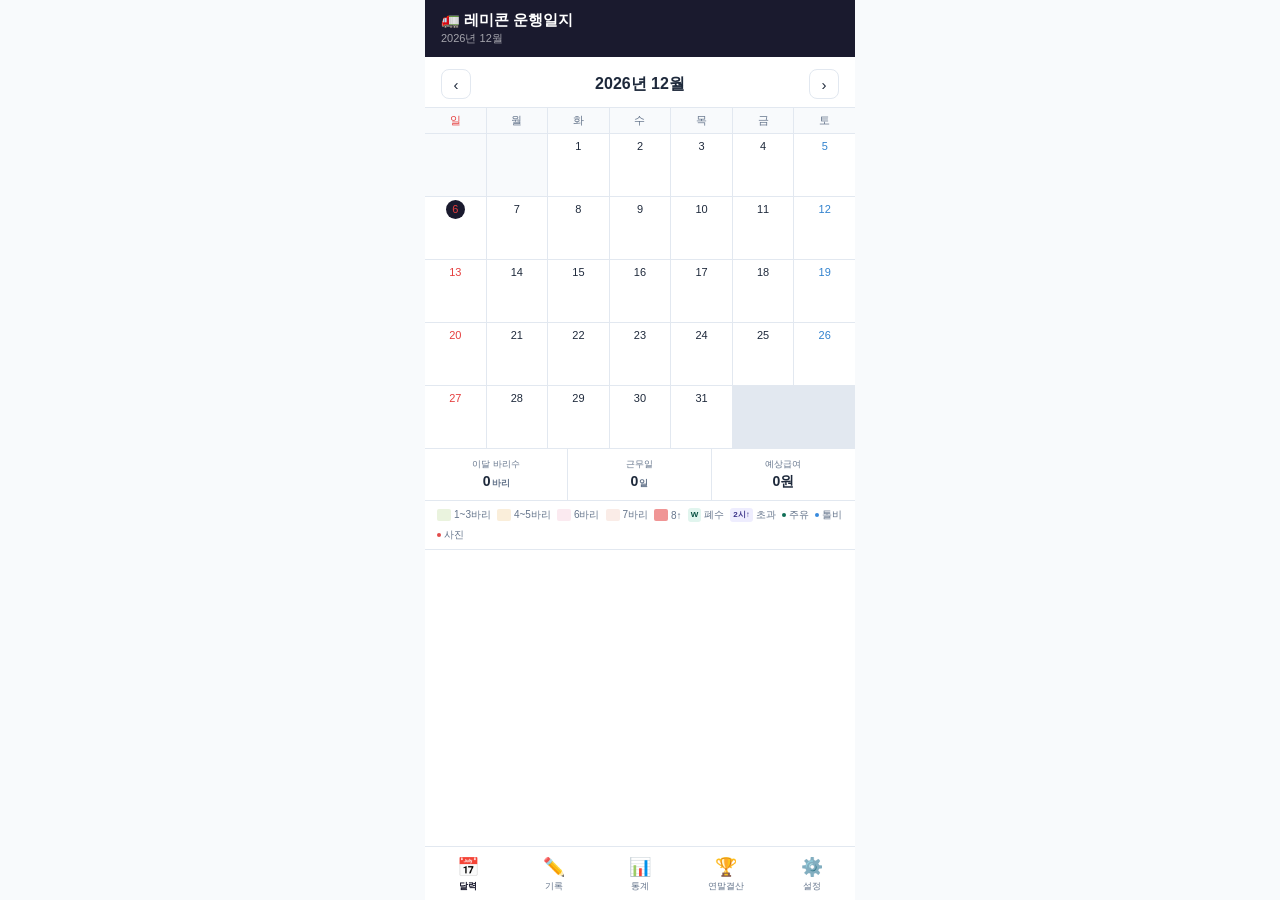
==== commit a7da0606: "Update 레미콘운행일지.html" ====
--- a/레미콘운행일지.html
+++ b/레미콘운행일지.html
@@ -297,7 +297,8 @@
   var ml=Object.entries(logs).filter(function(e){return e[0].startsWith(mp);});
   var wd=ml.filter(function(e){return e[1].st==='work'||!e[1].st;}).length;
   var tc=ml.reduce(function(s,e){return s+(parseInt(e[1].calls)||0);},0);
-  var ep=Math.round(wd*cfg.unitPrice/10000);
+  var ep=tc*cfg.unitPrice;
+  var epStr=ep>0?ep.toLocaleString()+'원':'0원';
   var h='<div class="mnav"><button class="ma" onclick="pm()">‹</button><span class="ml">'+y+'년 '+(m+1)+'월</span><button class="ma" onclick="nm()">›</button></div>';
   h+='<div class="cgrid" id="calGrid">';
   ['일','월','화','수','목','금','토'].forEach(function(d){h+='<div class="ch">'+d+'</div>';});
@@ -318,7 +319,7 @@
       +'<div class="dots">'+(parseFloat(log.fuel)>0?'<div class="dot df"></div>':'')+(parseFloat(log.ot)>0?'<div class="dot dp"></div>':'')+(tollTotal(log.t1,log.t2)>0?'<div class="dot dt"></div>':'')+(log.photo?'<div class="dot dph"></div>':'')+'</div></div>';
   }
   h+='</div>';
-  h+='<div class="sbar"><div class="si"><div class="sl">이달 바리수</div><div class="sv">'+tc+'<span class="su">바리</span></div></div><div class="si"><div class="sl">근무일</div><div class="sv">'+wd+'<span class="su">일</span></div></div><div class="si"><div class="sl">예상급여</div><div class="sv" id="epVal">'+ep+'<span class="su">만원</span></div></div></div>';
+  h+='<div class="sbar"><div class="si"><div class="sl">이달 바리수</div><div class="sv">'+tc+'<span class="su">바리</span></div></div><div class="si"><div class="sl">근무일</div><div class="sv">'+wd+'<span class="su">일</span></div></div><div class="si"><div class="sl">예상급여</div><div class="sv" id="epVal" style="font-size:'+(ep>=1000000?'11px':ep>=100000?'12px':'14px')+'">'+epStr+'</div></div></div>';
   h+='<div class="legend"><div class="li"><div class="lsw" style="background:#EAF3DE"></div>1~3바리</div><div class="li"><div class="lsw" style="background:#FAEEDA"></div>4~5바리</div><div class="li"><div class="lsw" style="background:#FBEAF0"></div>6바리</div><div class="li"><div class="lsw" style="background:#FAECE7"></div>7바리</div><div class="li"><div class="lsw" style="background:#F09595"></div>8↑</div><div class="li"><div class="mbadge wbadge">W</div>폐수</div><div class="li"><div class="mbadge ot2badge">2시↑</div>초과</div><div class="li"><div class="dot df"></div>주유</div><div class="li"><div class="dot dt"></div>톨비</div><div class="li"><div class="dot dph"></div>사진</div></div>';
   document.getElementById('mc').innerHTML=h;
   // 스와이프
@@ -499,7 +500,7 @@
   var ot2Monthly=ot2I.filter(function(x){return x.type==='monthly';});
   var wwItems=[];ml.forEach(function(e){JSON.parse(e[1].wwList||'[]').forEach(function(x){wwItems.push({date:e[0],site:x.site});});});
   /* 월말결산 — 유류 제외 */
-  var base=wd*cfg.unitPrice;
+  var base=tc*cfg.unitPrice;
   var ot2Pay2=ot2Monthly.length*cfg.ot2Pay;
   var monthTotal=base+totA+ot2Pay2+tollMonT-mRepCost;
 
@@ -523,7 +524,7 @@
   +(mRepCost>0?'<div class="sec">차량 정비 비용</div><div class="fb"><div class="fr"><span class="fk">이달 정비 비용</span><span class="fv" style="color:#dc2626">'+mRepCost.toLocaleString()+'원</span></div></div>':'')
   /* 월말결산 최종 — 유류 제외 */
   +'<div class="sec" style="color:#1d4ed8;margin-top:20px">📋 '+(m+1)+'월 최종 결산 (유류 별도)</div>'
-  +'<div class="fb"><div class="fr"><span class="fk">기본급 ('+wd+'일 × '+cfg.unitPrice.toLocaleString()+'원)</span><span class="fv">+'+(base/10000).toFixed(0)+'만원</span></div>'
+  +'<div class="fb"><div class="fr"><span class="fk">기본급 ('+tc+'바리 × '+cfg.unitPrice.toLocaleString()+'원)</span><span class="fv">+'+(base/10000).toFixed(0)+'만원</span></div>'
   +(totA>0?'<div class="fr"><span class="fk">오티 수당</span><span class="fv" style="color:#7c3aed">+'+totA.toLocaleString()+'원</span></div>':'')
   +(ot2Pay2>0?'<div class="fr"><span class="fk">2시간초과 수당 ('+ot2Monthly.length+'건)</span><span class="fv" style="color:#7c3aed">+'+ot2Pay2.toLocaleString()+'원</span></div>':'')
   +(tollMonT>0?'<div class="fr"><span class="fk">톨비 지급</span><span class="fv" style="color:#1d4ed8">+'+tollMonT.toLocaleString()+'원</span></div>':'')
@@ -554,7 +555,7 @@
     var ww2=ml2.reduce(function(s,e){return s+(JSON.parse(e[1].wwList||'[]')).length;},0);
     var toll2=ml2.reduce(function(s,e){return s+(parseInt(e[1].t1||0))*cfg.toll1+(parseInt(e[1].t2||0))*cfg.toll2;},0);
     var rep2=ml2.reduce(function(s,e){return s+(JSON.parse(e[1].repList||'[]')).reduce(function(rs,r){return rs+(parseInt(r.cost)||0);},0);},0);
-    var base2=wd2*cfg.unitPrice;
+    var base2=tc2*cfg.unitPrice;
     var ot2M2=[];ml2.forEach(function(e){JSON.parse(e[1].ot2List||'[]').forEach(function(x){if(x.type==='monthly')ot2M2.push(x);});});
     var ot2P2=ot2M2.length*cfg.ot2Pay;
     var mTot2=base2+otP2+ot2P2+toll2-rep2;
@@ -590,7 +591,7 @@
   +'</div>'
   +'<div class="cfg-sec">급여 설정</div>'
   +'<div class="sblk">'
-  +'<div class="srow"><div><span class="slbl">일당 단가</span><span class="slbl-sub">변경 시 즉시 반영</span></div><div style="display:flex;align-items:center;gap:4px"><input class="sinp" type="number" id="cfg_unit" value="'+cfg.unitPrice+'" oninput="cfg.unitPrice=+this.value;sv()"><span style="font-size:11px;color:#64748b">원</span></div></div>'
+  +'<div class="srow"><div><span class="slbl">바리당 단가</span><span class="slbl-sub">바리수 × 단가 = 기본급</span></div><div style="display:flex;align-items:center;gap:4px"><input class="sinp" type="number" id="cfg_unit" value="'+cfg.unitPrice+'" oninput="cfg.unitPrice=+this.value;sv()"><span style="font-size:11px;color:#64748b">원</span></div></div>'
   +'<div class="srow"><div><span class="slbl">오티 시간당</span></div><div style="display:flex;align-items:center;gap:4px"><input class="sinp" type="number" id="cfg_ot" value="'+cfg.otRate+'" oninput="cfg.otRate=+this.value;sv()"><span style="font-size:11px;color:#64748b">원</span></div></div>'
   +'<div class="srow"><div><span class="slbl">2시간초과 건당</span><span class="slbl-sub">월말결산 건에만 적용</span></div><div style="display:flex;align-items:center;gap:4px"><input class="sinp" type="number" id="cfg_ot2" value="'+cfg.ot2Pay+'" placeholder="0" oninput="cfg.ot2Pay=+this.value;sv()"><span style="font-size:11px;color:#64748b">원</span></div></div>'
   +'</div>'
@@ -661,16 +662,37 @@
   logs={};sv();alert('초기화 완료.');render();
 }
 
-/* ── 앱 아이콘 ─────────────────────────── */
+/* ── 앱 아이콘 (iOS 홈화면용) ─────────────────
+   iOS는 페이지 로드 시점에 apple-touch-icon을 캡처해요.
+   기존 홈화면 아이콘은 삭제 후 재추가해야 바뀌어요.
+*/
 (function(){
-  var c=document.createElement('canvas');c.width=180;c.height=180;
-  var ctx=c.getContext('2d');
-  ctx.fillStyle='#1a1a2e';
-  ctx.beginPath();ctx.moveTo(36,0);ctx.lineTo(144,0);ctx.quadraticCurveTo(180,0,180,36);ctx.lineTo(180,144);ctx.quadraticCurveTo(180,180,144,180);ctx.lineTo(36,180);ctx.quadraticCurveTo(0,180,0,144);ctx.lineTo(0,36);ctx.quadraticCurveTo(0,0,36,0);ctx.fill();
-  ctx.font='86px serif';ctx.textAlign='center';ctx.textBaseline='middle';ctx.fillText('🚛',90,82);
-  ctx.fillStyle='rgba(255,255,255,0.8)';ctx.font='bold 20px -apple-system,sans-serif';ctx.fillText('운행일지',90,148);
-  var link=document.createElement('link');link.rel='apple-touch-icon';link.href=c.toDataURL('image/png');
-  document.head.appendChild(link);
+  try{
+    var c=document.createElement('canvas');c.width=180;c.height=180;
+    var ctx=c.getContext('2d');
+    // 배경
+    ctx.fillStyle='#1a1a2e';
+    ctx.beginPath();ctx.moveTo(36,0);ctx.lineTo(144,0);ctx.quadraticCurveTo(180,0,180,36);ctx.lineTo(180,144);ctx.quadraticCurveTo(180,180,144,180);ctx.lineTo(36,180);ctx.quadraticCurveTo(0,180,0,144);ctx.lineTo(0,36);ctx.quadraticCurveTo(0,0,36,0);ctx.fill();
+    // 트럭 이모지
+    ctx.font='78px serif';ctx.textAlign='center';ctx.textBaseline='middle';ctx.fillText('🚛',90,80);
+    // 하단 텍스트
+    ctx.fillStyle='rgba(255,255,255,0.85)';
+    ctx.font='bold 18px -apple-system,Arial,sans-serif';
+    ctx.fillText('운행일지',90,146);
+    // 상단 작은 텍스트
+    ctx.fillStyle='rgba(255,210,100,0.9)';
+    ctx.font='bold 11px -apple-system,Arial,sans-serif';
+    ctx.fillText('레미콘',90,22);
+    var dataUrl=c.toDataURL('image/png');
+    // 기존 apple-touch-icon 제거 후 새로 추가
+    var old=document.querySelector('link[rel="apple-touch-icon"]');
+    if(old)old.parentNode.removeChild(old);
+    var link=document.createElement('link');
+    link.rel='apple-touch-icon';
+    link.sizes='180x180';
+    link.href=dataUrl;
+    document.head.insertBefore(link,document.head.firstChild);
+  }catch(e){}
 })();
 
 render();
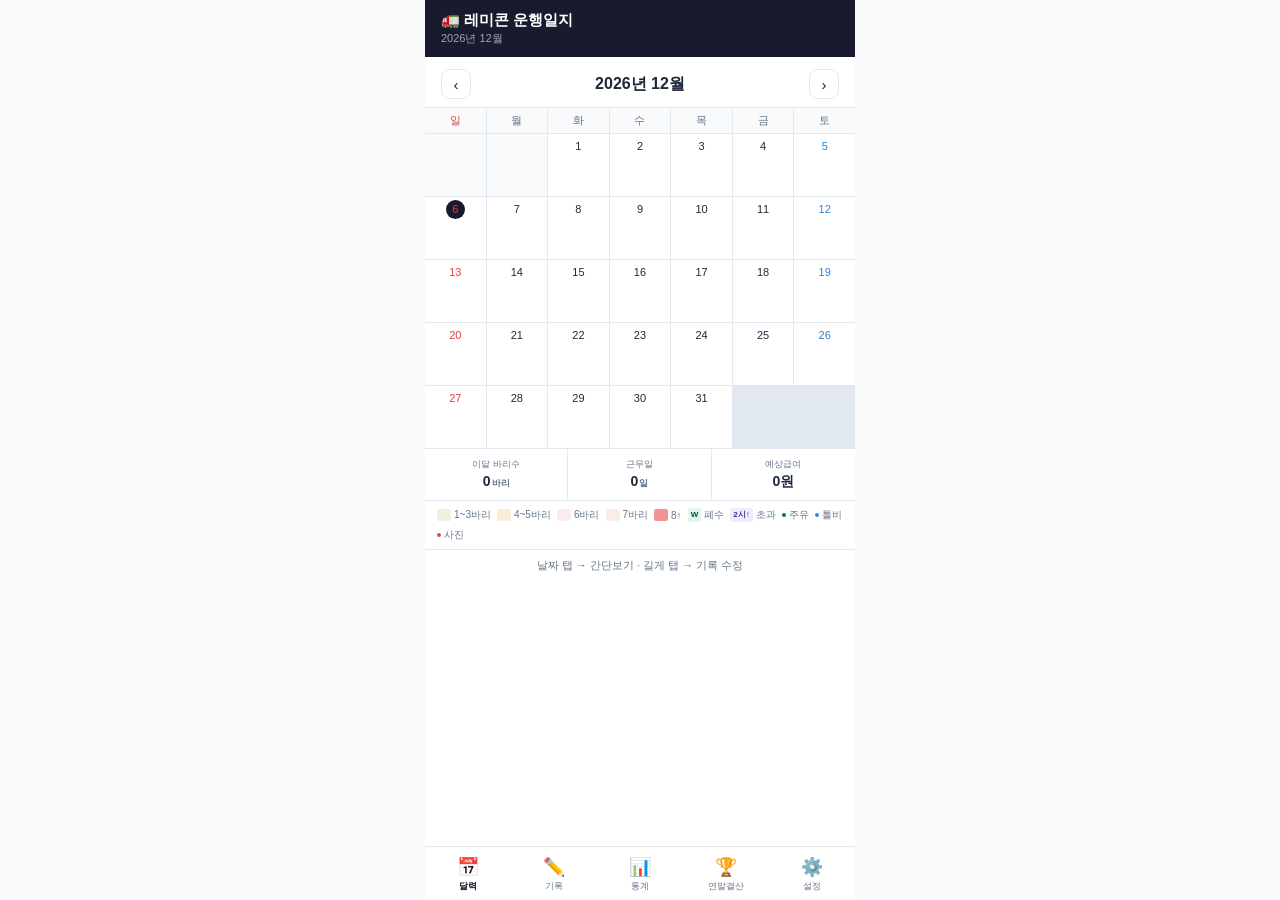
==== commit b2f2e67a: "Update 레미콘운행일지.html" ====
--- a/레미콘운행일지.html
+++ b/레미콘운행일지.html
@@ -315,26 +315,45 @@
     var mn='';
     if(ww>0)mn+='<div class="mbadge wbadge">'+(ww>1?ww:'')+'W</div>';
     if(ot2)mn+='<div class="mbadge ot2badge">2시↑</div>';
-    h+='<div class="cc'+(isT?' today':'')+'" onclick="openDay(\''+key+'\')"><span class="dn">'+d+'</span>'+badge+(mn?'<div class="mini-row">'+mn+'</div>':'')
+    h+='<div class="cc'+(isT?' today':'')+'" onclick="cellTap(\''+key+'\')" oncontextmenu="cellLong(event,\''+key+'\')"><span class="dn">'+d+'</span>'+badge+(mn?'<div class="mini-row">'+mn+'</div>':'')
       +'<div class="dots">'+(parseFloat(log.fuel)>0?'<div class="dot df"></div>':'')+(parseFloat(log.ot)>0?'<div class="dot dp"></div>':'')+(tollTotal(log.t1,log.t2)>0?'<div class="dot dt"></div>':'')+(log.photo?'<div class="dot dph"></div>':'')+'</div></div>';
   }
   h+='</div>';
   h+='<div class="sbar"><div class="si"><div class="sl">이달 바리수</div><div class="sv">'+tc+'<span class="su">바리</span></div></div><div class="si"><div class="sl">근무일</div><div class="sv">'+wd+'<span class="su">일</span></div></div><div class="si"><div class="sl">예상급여</div><div class="sv" id="epVal" style="font-size:'+(ep>=1000000?'11px':ep>=100000?'12px':'14px')+'">'+epStr+'</div></div></div>';
   h+='<div class="legend"><div class="li"><div class="lsw" style="background:#EAF3DE"></div>1~3바리</div><div class="li"><div class="lsw" style="background:#FAEEDA"></div>4~5바리</div><div class="li"><div class="lsw" style="background:#FBEAF0"></div>6바리</div><div class="li"><div class="lsw" style="background:#FAECE7"></div>7바리</div><div class="li"><div class="lsw" style="background:#F09595"></div>8↑</div><div class="li"><div class="mbadge wbadge">W</div>폐수</div><div class="li"><div class="mbadge ot2badge">2시↑</div>초과</div><div class="li"><div class="dot df"></div>주유</div><div class="li"><div class="dot dt"></div>톨비</div><div class="li"><div class="dot dph"></div>사진</div></div>';
+  h+='<div id="calListPanel" style="display:none;background:var(--th-bg,#fff);border-top:0.5px solid var(--th-border,#e2e8f0);border-bottom:0.5px solid var(--th-border,#e2e8f0)"></div>';
+  h+='<div style="padding:8px 16px 4px;font-size:11px;color:var(--th-muted);text-align:center">날짜 탭 → 간단보기 · 길게 탭 → 기록 수정</div>';
   document.getElementById('mc').innerHTML=h;
-  // 스와이프
-  var mc=document.getElementById('mc');
-  mc.addEventListener('touchstart',function(e){swipeStartX=e.touches[0].clientX;swipeStartY=e.touches[0].clientY;},{passive:true});
-  mc.addEventListener('touchend',function(e){
-    var dx=e.changedTouches[0].clientX-swipeStartX;
-    var dy=e.changedTouches[0].clientY-swipeStartY;
-    if(Math.abs(dx)>60&&Math.abs(dx)>Math.abs(dy)*1.5){
-      if(dx<0)nm();else pm();
-    }
-  },{passive:true});
-}
+}
+
+/* 스와이프 — rCal 밖에서 한 번만 등록 */
+var swipeLock=false;
+document.getElementById('mc').parentNode.addEventListener('touchstart',function(e){
+  if(tab!=='calendar')return;
+  swipeStartX=e.touches[0].clientX;swipeStartY=e.touches[0].clientY;
+},{passive:true});
+document.getElementById('mc').parentNode.addEventListener('touchend',function(e){
+  if(tab!=='calendar'||swipeLock)return;
+  var dx=e.changedTouches[0].clientX-swipeStartX;
+  var dy=e.changedTouches[0].clientY-swipeStartY;
+  if(Math.abs(dx)>70&&Math.abs(dx)>Math.abs(dy)*2){
+    swipeLock=true;
+    if(dx<0)nm();else pm();
+    setTimeout(function(){swipeLock=false;},400);
+  }
+},{passive:true});
 
 function openDay(k){sel=k;go('entry');}
+function cellTap(k){
+  /* 기록 있으면 미리보기, 없으면 바로 기록 */
+  var log=logs[k]||{};
+  if(log.calls||log.st||log.fuel||log.ot||log.photo){
+    toggleCalList(k);
+  } else {
+    openDay(k);
+  }
+}
+function cellLong(ev,k){ev.preventDefault();openDay(k);}
 
 /* ── OT2 ─────────────────────────────── */
 function mkOT2(){
@@ -468,9 +487,83 @@
 }
 
 var pendingPhoto='';
-function hPh(ev){var file=ev.target.files[0];if(!file)return;var r=new FileReader();r.onload=function(e){var img=new Image();img.onload=function(){var canvas=document.createElement('canvas'),w=img.width,h=img.height;if(w>1200){h=Math.round(h*1200/w);w=1200;}if(h>1600){w=Math.round(w*1600/h);h=1600;}canvas.width=w;canvas.height=h;canvas.getContext('2d').drawImage(img,0,0,w,h);pendingPhoto=canvas.toDataURL('image/jpeg',.75);var pv=document.getElementById('photoPreview');if(pv)pv.innerHTML='<img style="width:100%;border-radius:8px;max-height:200px;object-fit:cover;margin-top:8px" src="'+pendingPhoto+'"><button class="bdel" style="margin-top:6px" onclick="clrPhoto()">사진 취소</button>';};img.src=e.target.result;};r.readAsDataURL(file);}
+function hPh(ev){
+  var file=ev.target.files[0];if(!file)return;
+  var r=new FileReader();
+  r.onload=function(e){
+    var img=new Image();
+    img.onload=function(){
+      var canvas=document.createElement('canvas'),w=img.width,h=img.height;
+      if(w>1200){h=Math.round(h*1200/w);w=1200;}if(h>1600){w=Math.round(w*1600/h);h=1600;}
+      canvas.width=w;canvas.height=h;canvas.getContext('2d').drawImage(img,0,0,w,h);
+      pendingPhoto=canvas.toDataURL('image/jpeg',.75);
+      var pv=document.getElementById('photoPreview');
+      if(pv)pv.innerHTML='<img style="width:100%;border-radius:8px;max-height:200px;object-fit:cover;margin-top:8px" src="'+pendingPhoto+'"><button class="bdel" style="margin-top:6px" onclick="clrPhoto()">사진 취소</button>';
+      /* ★ 갤러리에도 저장 */
+      try{
+        var a=document.createElement('a');
+        a.href=pendingPhoto;
+        a.download='운행일지_'+sel+'.jpg';
+        document.body.appendChild(a);a.click();document.body.removeChild(a);
+      }catch(err){}
+    };img.src=e.target.result;
+  };r.readAsDataURL(file);
+}
 function clrPhoto(){pendingPhoto='CLEAR';var pv=document.getElementById('photoPreview');if(pv)pv.innerHTML='';if((logs[sel]||{}).photo)rEntry();}
-function saveE(){if(!sel)return;var ep2=logs[sel]||{};var finalPhoto=ep2.photo||'';if(pendingPhoto==='CLEAR')finalPhoto='';else if(pendingPhoto)finalPhoto=pendingPhoto;logs[sel]={st:cSt,calls:document.getElementById('fC').value,vol:document.getElementById('fV').value,skm:document.getElementById('fSk').value,ekm:document.getElementById('fEk').value,fuel:document.getElementById('fF').value,ot:document.getElementById('fOt').value,ot2List:JSON.stringify(ol),wwList:JSON.stringify(wwList),t1:document.getElementById('fT1').value,t2:document.getElementById('fT2').value,repList:JSON.stringify(repList),memo:document.getElementById('fM').value,photo:finalPhoto};pendingPhoto='';sv();go('calendar');}
+
+/* ── 달력 날짜별 기록 목록 (아래 스와이프) ── */
+var calListOpen=false;
+var calListDate=null;
+function toggleCalList(key){
+  if(calListDate===key&&calListOpen){
+    calListOpen=false;calListDate=null;
+    document.getElementById('calListPanel').style.display='none';
+    return;
+  }
+  calListDate=key;calListOpen=true;
+  showCalList(key);
+}
+function showCalList(key){
+  var panel=document.getElementById('calListPanel');
+  if(!panel)return;
+  var log=logs[key]||{};
+  if(!log.calls&&!log.st&&!log.fuel&&!log.ot){panel.style.display='none';calListOpen=false;return;}
+  var pts=key.split('-'),mm=pts[1],dd=pts[2];
+  var dow=['일','월','화','수','목','금','토'][new Date(+pts[0],+pts[1]-1,+pts[2]).getDay()];
+  var km=(log.skm&&log.ekm)?parseInt(log.ekm)-parseInt(log.skm):0;
+  var otAmt=(parseFloat(log.ot)||0)*cfg.otRate;
+  var toll=tollTotal(log.t1,log.t2);
+  var wwL=JSON.parse(log.wwList||'[]');
+  var stMap={work:'근무',vacation:'휴가',repair:'정비',other:'기타'};
+  var items=[];
+  if(log.calls)items.push('🚛 '+log.calls+'바리'+(log.vol?' ('+log.vol+'㎥)':''));
+  if(km>0)items.push('📍 운행 '+km+'km');
+  if(log.fuel)items.push('⛽ 주유 '+log.fuel+'L');
+  if(log.ot)items.push('⏰ 오티 '+log.ot+'h ('+otAmt.toLocaleString()+'원)');
+  if(wwL.length)items.push('💧 폐수처리 '+wwL.length+'건');
+  if(toll>0)items.push('🛣️ 톨비 '+toll.toLocaleString()+'원');
+  if(log.memo)items.push('📝 '+log.memo);
+  var base=(parseInt(log.calls)||0)*cfg.unitPrice;
+  panel.innerHTML='<div style="padding:12px 16px;border-bottom:0.5px solid var(--th-border,#e2e8f0);display:flex;align-items:center;justify-content:space-between">'
+    +'<span style="font-size:13px;font-weight:600;color:var(--th-text)">'+mm+'월 '+dd+'일 ('+dow+') — '+(stMap[log.st||'work']||'근무')+'</span>'
+    +'<button onclick="toggleCalList(\''+key+'\')" style="background:none;border:none;font-size:18px;cursor:pointer;color:var(--th-muted)">✕</button>'
+    +'</div>'
+    +'<div style="padding:10px 16px">'
+    +items.map(function(it){return'<div style="padding:5px 0;font-size:13px;color:var(--th-text);border-bottom:0.5px solid var(--th-border,#f0f0f0)">'+(it)+'</div>';}).join('')
+    +(log.photo?'<img src="'+log.photo+'" style="width:100%;border-radius:8px;margin-top:8px;max-height:150px;object-fit:cover">':'')
+    +'</div>'
+    +'<div style="padding:8px 16px"><button class="bsave" onclick="openDay(\''+key+'\')" style="padding:10px">✏️ 수정하기</button></div>';
+  panel.style.display='block';
+}
+function saveE(){
+  if(!sel)return;
+  var ep2=logs[sel]||{};
+  var finalPhoto=ep2.photo||'';
+  if(pendingPhoto==='CLEAR')finalPhoto='';
+  else if(pendingPhoto)finalPhoto=pendingPhoto;
+  logs[sel]={st:cSt,calls:document.getElementById('fC').value,vol:document.getElementById('fV').value,skm:document.getElementById('fSk').value,ekm:document.getElementById('fEk').value,fuel:document.getElementById('fF').value,ot:document.getElementById('fOt').value,ot2List:JSON.stringify(ol),wwList:JSON.stringify(wwList),t1:document.getElementById('fT1').value,t2:document.getElementById('fT2').value,repList:JSON.stringify(repList),memo:document.getElementById('fM').value,photo:finalPhoto};
+  pendingPhoto='';sv();go('calendar');
+}
 function delE(){if(!sel)return;delete logs[sel];sv();sel=null;go('calendar');}
 
 /* ── 통계 (월말결산 포함, 유류 제외) ───────── */
@@ -484,7 +577,7 @@
   var tv=ml.reduce(function(s,e){return s+(parseFloat(e[1].vol)||0);},0);
   var tkm=ml.reduce(function(s,e){return s+(parseInt(e[1].ekm||0)-parseInt(e[1].skm||0));},0);
   var tot=ml.reduce(function(s,e){return s+(parseFloat(e[1].ot)||0);},0);
-  var totA=Math.round(tot*cfg.otRate);
+  var totA=tot*cfg.otRate;
   var tww=ml.reduce(function(s,e){return s+(JSON.parse(e[1].wwList||'[]')).length;},0);
   var tt1=ml.reduce(function(s,e){return s+(parseInt(e[1].t1||0));},0);
   var tt2=ml.reduce(function(s,e){return s+(parseInt(e[1].t2||0));},0);
@@ -492,45 +585,69 @@
   var mRepCost=ml.reduce(function(s,e){return s+(JSON.parse(e[1].repList||'[]')).reduce(function(rs,r){return rs+(parseInt(r.cost)||0);},0);},0);
   var fu=fuelMonth(y,m);
   var mStart=mp+'-01',startFB=calcPrevFuel(mStart);
-  var endBal=+(startFB.balance+fu.mf-fu.mu).toFixed(2),isP=endBal>=0;
+  var endBal=+(startFB.balance+fu.mf-fu.mu).toFixed(2);
+  /* ★ 유류 부호 반전: 소비>주유 → 내가 받을 돈(+), 주유>소비 → 회사에 줘야(−) 아니라
+     실제 의미: endBal>0 = 내가 기름 더 넣었으니 회사에서 받을돈
+                endBal<0 = 내가 기름 덜 넣었으니 도급비에서 차감
+     → 기존 로직 그대로인데 표시 방향을 "내가 받는 기준"으로 */
+  var fuelSettleSign=endBal>=0?1:-1; // +면 내가 받음, -면 차감
   var allKm=Object.keys(logs).reduce(function(s,k){return s+parseInt(logs[k].ekm||0)-parseInt(logs[k].skm||0);},0);
   var totalOdometer=cfg.initKm+allKm;
   var allTotalFuel=Object.keys(logs).reduce(function(s,k){return s+parseFloat(logs[k].fuel||0);},0);
   var ot2I=[];ml.forEach(function(e){JSON.parse(e[1].ot2List||'[]').forEach(function(x){ot2I.push({date:e[0],site:x.site,mgr:x.mgr,type:x.type});});});
   var ot2Monthly=ot2I.filter(function(x){return x.type==='monthly';});
   var wwItems=[];ml.forEach(function(e){JSON.parse(e[1].wwList||'[]').forEach(function(x){wwItems.push({date:e[0],site:x.site});});});
-  /* 월말결산 — 유류 제외 */
   var base=tc*cfg.unitPrice;
   var ot2Pay2=ot2Monthly.length*cfg.ot2Pay;
   var monthTotal=base+totA+ot2Pay2+tollMonT-mRepCost;
+  /* 유류 잔량 표시: + = 내가 받을 돈(주유>소비), - = 내가 줘야(소비>주유) */
+  var fuelBalanceLabel=endBal>=0
+    ? '🟢 잔량 '+endBal.toFixed(1)+'L — 지급 받음'
+    : '🔴 부족 '+Math.abs(endBal).toFixed(1)+'L — 도급비 차감';
+  var fuelBalanceColor=endBal>=0?'#059669':'#dc2626';
 
   var h='<div class="sp">'
   +'<div style="display:flex;align-items:center;justify-content:space-between;margin-bottom:2px"><button class="ma" onclick="pm()">‹</button><span style="font-size:15px;font-weight:600">'+y+'년 '+(m+1)+'월</span><button class="ma" onclick="nm()">›</button></div>'
   +'<div class="sec">이달 기본 현황</div>'
-  +'<div class="mgrid"><div class="mc dk full"><div class="mk">기본급</div><div class="mv" style="color:#fff">'+(base/10000).toFixed(0)+'<span class="mu" style="color:#94a3b8">만원</span></div></div><div class="mc"><div class="mk">근무일</div><div class="mv">'+wd+'<span class="mu">일</span></div></div><div class="mc"><div class="mk">총 바리수</div><div class="mv">'+tc+'<span class="mu">바리</span></div></div><div class="mc"><div class="mk">운반량</div><div class="mv">'+tv.toFixed(1)+'<span class="mu">㎥</span></div></div><div class="mc"><div class="mk">운행거리</div><div class="mv">'+tkm+'<span class="mu">km</span></div></div></div>'
+  +'<div class="mgrid">'
+  +'<div class="mc dk full"><div class="mk">기본급</div><div class="mv" style="color:#fff;font-size:'+(base>=1000000?'16px':'20px')+'">'+base.toLocaleString()+'<span class="mu" style="color:#94a3b8;font-size:11px">원</span></div></div>'
+  +'<div class="mc"><div class="mk">근무일</div><div class="mv">'+wd+'<span class="mu">일</span></div></div>'
+  +'<div class="mc"><div class="mk">총 바리수</div><div class="mv">'+tc+'<span class="mu">바리</span></div></div>'
+  +'<div class="mc"><div class="mk">운반량</div><div class="mv">'+tv.toFixed(1)+'<span class="mu">㎥</span></div></div>'
+  +'<div class="mc"><div class="mk">운행거리</div><div class="mv">'+tkm+'<span class="mu">km</span></div></div>'
+  +'</div>'
   +'<div class="sec">전체 누적 km</div>'
-  +'<div class="fb"><div class="fr"><span class="fk">기준 km</span><span class="fv">'+cfg.initKm.toLocaleString()+'km</span></div><div class="fr"><span class="fk">전체 운행 누적</span><span class="fv">+'+allKm.toLocaleString()+'km</span></div><div class="fr"><span class="fk" style="font-weight:600;color:#1e293b">현재 총 km</span><span class="fv" style="color:#1d4ed8;font-size:15px">'+totalOdometer.toLocaleString()+'km</span></div></div>'
-  +'<div class="sec">유류 현황 (정산 별도)</div>'
-  +'<div class="fb"><div class="fr"><span class="fk">이달 주유량</span><span class="fv" style="color:#059669">'+fu.mf.toFixed(1)+'L</span></div><div class="fr"><span class="fk">이달 소비량</span><span class="fv" style="color:#dc2626">−'+fu.mu.toFixed(1)+'L</span></div><div class="fr"><span class="fk">이달 잔량</span><span class="fv" style="color:'+(isP?'#059669':'#dc2626')+'">'+(endBal>=0?'+':'')+endBal.toFixed(1)+'L</span></div><div class="fr"><span class="fk">누적 총 주유량</span><span class="fv">'+allTotalFuel.toFixed(0)+'L</span></div></div>'
+  +'<div class="fb"><div class="fr"><span class="fk">기준 km</span><span class="fv">'+cfg.initKm.toLocaleString()+'km</span></div><div class="fr"><span class="fk">전체 운행 누적</span><span class="fv">+'+allKm.toLocaleString()+'km</span></div><div class="fr"><span class="fk" style="font-weight:600">현재 총 km</span><span class="fv" style="color:var(--th-accent);font-size:15px">'+totalOdometer.toLocaleString()+'km</span></div></div>'
+  /* ★ 유류: 소비>주유 = 내가 돈 받음(+표시), 주유>소비 = 차감(-표시) → 내가 받는 기준 */
+  +'<div class="sec">유류 현황</div>'
+  +'<div class="fb">'
+  +'<div class="fr"><span class="fk">이달 주유량</span><span class="fv" style="color:#059669">+'+fu.mf.toFixed(1)+'L</span></div>'
+  +'<div class="fr"><span class="fk">이달 소비량</span><span class="fv" style="color:#dc2626">−'+fu.mu.toFixed(1)+'L</span></div>'
+  +'<div class="fr"><span class="fk">이달 잔량</span><span class="fv" style="color:'+fuelBalanceColor+'">'+fuelBalanceLabel+'</span></div>'
+  +'<div class="fr"><span class="fk">누적 총 주유량</span><span class="fv">'+allTotalFuel.toFixed(0)+'L</span></div>'
+  +'</div>'
   +'<div class="sec">오티 수당</div>'
   +'<div class="fb"><div class="fr"><span class="fk">이달 오티 시간</span><span class="fv">'+tot+'시간</span></div><div class="fr"><span class="fk">오티 수당 합계</span><span class="fv" style="color:#7c3aed">'+totA.toLocaleString()+'원</span></div></div>'
   +'<div class="sec">폐수처리 ('+tww+'건)</div>'
   +(wwItems.length?wwItems.map(function(e){var p=e.date.split('-');return'<div class="wwi"><div class="ot2d">'+p[1]+'월 '+p[2]+'일</div><div class="ot2n">'+(e.site||'현장 미입력')+'</div></div>';}).join(''):'<div class="emsg">이달 폐수처리 없음</div>')
   +'<div class="sec">톨비 (울산대교)</div>'
-  +'<div class="fb"><div class="fr"><span class="fk">3,600원 통행</span><span class="fv">'+tt1+'회 = '+tollMon1.toLocaleString()+'원</span></div><div class="fr"><span class="fk">2,400원 통행</span><span class="fv">'+tt2+'회 = '+tollMon2.toLocaleString()+'원</span></div><div class="fr"><span class="fk" style="font-weight:600;color:#1e293b">월 톨비 합계</span><span class="fv" style="color:#1d4ed8;font-size:15px">'+tollMonT.toLocaleString()+'원</span></div></div>'
+  +'<div class="fb"><div class="fr"><span class="fk">3,600원 통행</span><span class="fv">'+tt1+'회 = '+tollMon1.toLocaleString()+'원</span></div><div class="fr"><span class="fk">2,400원 통행</span><span class="fv">'+tt2+'회 = '+tollMon2.toLocaleString()+'원</span></div><div class="fr"><span class="fk" style="font-weight:600">월 톨비 합계</span><span class="fv" style="color:var(--th-accent);font-size:15px">'+tollMonT.toLocaleString()+'원</span></div></div>'
   +'<div class="sec">2시간초과 현황 ('+ot2I.length+'건)</div>'
   +(ot2I.length?ot2I.map(function(e){var p=e.date.split('-');return'<div class="ot2i'+(e.type==='monthly'?' mo':'')+'"><div class="ot2d">'+p[1]+'월 '+p[2]+'일</div><div class="ot2n">'+(e.site||'현장 미입력')+(e.mgr?' / '+e.mgr:'')+'<span class="ot2tp '+(e.type==='monthly'?'tm':'tc')+'">'+(e.type==='monthly'?'월말결산':'영업사원')+'</span></div></div>';}).join(''):'<div class="emsg">이달 2시간초과 없음</div>')
   +(ot2Monthly.length?'<div style="background:#fef2f2;border:0.5px solid #fca5a5;border-radius:8px;padding:9px 12px;margin-top:6px;font-size:12px;color:#991b1b">⚠️ 월말 결산 필요: '+ot2Monthly.length+'건</div>':'')
   +(mRepCost>0?'<div class="sec">차량 정비 비용</div><div class="fb"><div class="fr"><span class="fk">이달 정비 비용</span><span class="fv" style="color:#dc2626">'+mRepCost.toLocaleString()+'원</span></div></div>':'')
-  /* 월말결산 최종 — 유류 제외 */
-  +'<div class="sec" style="color:#1d4ed8;margin-top:20px">📋 '+(m+1)+'월 최종 결산 (유류 별도)</div>'
-  +'<div class="fb"><div class="fr"><span class="fk">기본급 ('+tc+'바리 × '+cfg.unitPrice.toLocaleString()+'원)</span><span class="fv">+'+(base/10000).toFixed(0)+'만원</span></div>'
+  +'<div class="sec" style="color:var(--th-accent);margin-top:20px">📋 '+(m+1)+'월 최종 결산</div>'
+  +'<div class="fb">'
+  +'<div class="fr"><span class="fk">기본급 ('+tc+'바리 × '+cfg.unitPrice.toLocaleString()+'원)</span><span class="fv">+'+base.toLocaleString()+'원</span></div>'
   +(totA>0?'<div class="fr"><span class="fk">오티 수당</span><span class="fv" style="color:#7c3aed">+'+totA.toLocaleString()+'원</span></div>':'')
   +(ot2Pay2>0?'<div class="fr"><span class="fk">2시간초과 수당 ('+ot2Monthly.length+'건)</span><span class="fv" style="color:#7c3aed">+'+ot2Pay2.toLocaleString()+'원</span></div>':'')
-  +(tollMonT>0?'<div class="fr"><span class="fk">톨비 지급</span><span class="fv" style="color:#1d4ed8">+'+tollMonT.toLocaleString()+'원</span></div>':'')
+  +(tollMonT>0?'<div class="fr"><span class="fk">톨비 지급</span><span class="fv" style="color:var(--th-accent)">+'+tollMonT.toLocaleString()+'원</span></div>':'')
   +(mRepCost>0?'<div class="fr"><span class="fk">정비비 차감</span><span class="fv" style="color:#dc2626">−'+mRepCost.toLocaleString()+'원</span></div>':'')
   +'</div>'
-  +'<div style="background:'+(monthTotal>=0?'#1d4ed8':'#dc2626')+';border-radius:10px;padding:14px 16px;display:flex;justify-content:space-between;align-items:center;margin-bottom:16px"><span style="font-size:13px;color:rgba(255,255,255,.8);font-weight:500">'+(m+1)+'월 수령 예정액</span><span style="font-size:24px;font-weight:700;color:#fff">'+(monthTotal/10000).toFixed(1)+'만원</span></div>'
+  +'<div style="background:var(--th-primary);border-radius:10px;padding:16px;text-align:center;margin-bottom:16px">'
+  +'<div style="font-size:12px;color:rgba(255,255,255,.6);margin-bottom:6px">'+(m+1)+'월 수령 예정액 (유류 별도)</div>'
+  +'<div style="font-size:'+(monthTotal>=10000000?'20px':monthTotal>=1000000?'24px':'28px')+'px;font-weight:700;color:#fff">'+monthTotal.toLocaleString()+'원</div>'
+  +'</div>'
   +'</div>';
   document.getElementById('mc').innerHTML=h;
 }
@@ -560,15 +677,30 @@
     var ot2P2=ot2M2.length*cfg.ot2Pay;
     var mTot2=base2+otP2+ot2P2+toll2-rep2;
     annWd+=wd2;annCalls+=tc2;annKm+=km2;annOT+=ot2;annOTpay+=otP2;annWw+=ww2;annToll+=toll2;annRep+=rep2;annBase+=base2;annTotal+=mTot2;
-    rows+='<tr style="border-bottom:0.5px solid #e2e8f0"><td style="padding:8px 10px;font-size:13px;font-weight:600;color:#1e293b">'+(mi+1)+'월</td><td style="padding:8px 6px;font-size:12px;color:#64748b;text-align:right">'+wd2+'일</td><td style="padding:8px 6px;font-size:12px;color:#64748b;text-align:right">'+tc2+'</td><td style="padding:8px 6px;font-size:12px;text-align:right">'+(base2/10000).toFixed(0)+'만</td><td style="padding:8px 6px;font-size:12px;color:#7c3aed;text-align:right">'+(otP2>0?'+'+(otP2/10000).toFixed(1):'0')+'만</td><td style="padding:8px 10px;font-size:13px;font-weight:700;color:'+(mTot2>=0?'#1d4ed8':'#dc2626')+';text-align:right">'+(mTot2/10000).toFixed(1)+'만</td></tr>';
+    rows+='<tr style="border-bottom:0.5px solid var(--th-border,#e2e8f0)"><td style="padding:8px 10px;font-size:13px;font-weight:600;color:var(--th-text,#1e293b)">'+(mi+1)+'월</td><td style="padding:8px 6px;font-size:12px;color:var(--th-muted,#64748b);text-align:right">'+wd2+'일</td><td style="padding:8px 6px;font-size:12px;color:var(--th-muted,#64748b);text-align:right">'+tc2+'</td><td style="padding:8px 6px;font-size:11px;text-align:right">'+base2.toLocaleString()+'</td><td style="padding:8px 6px;font-size:11px;color:#7c3aed;text-align:right">'+(otP2>0?'+'+otP2.toLocaleString():'0')+'</td><td style="padding:8px 10px;font-size:12px;font-weight:700;color:'+(mTot2>=0?'#1d4ed8':'#dc2626')+';text-align:right">'+mTot2.toLocaleString()+'</td></tr>';
   }
   var avgCalls=annWd>0?(annCalls/annWd).toFixed(1):'0';
   var h='<div class="sp">'
-  +'<div style="display:flex;align-items:center;justify-content:space-between;margin-bottom:14px"><button class="ma" onclick="pyear()">‹</button><span style="font-size:18px;font-weight:700;color:#1e293b">'+y+'년 연말결산</span><button class="ma" onclick="nyear()">›</button></div>'
-  +'<div class="mgrid" style="margin-bottom:12px"><div class="mc dk full"><div class="mk">연간 총 수령액 (유류 별도)</div><div class="mv" style="color:#fff;font-size:26px">'+(annTotal/10000).toFixed(1)+'<span class="mu" style="color:#94a3b8;font-size:14px">만원</span></div></div><div class="mc"><div class="mk">총 근무일</div><div class="mv">'+annWd+'<span class="mu">일</span></div></div><div class="mc"><div class="mk">총 바리수</div><div class="mv">'+annCalls+'<span class="mu">바리</span></div></div><div class="mc"><div class="mk">일 평균 바리</div><div class="mv">'+avgCalls+'<span class="mu">바리</span></div></div><div class="mc"><div class="mk">총 운행거리</div><div class="mv">'+annKm.toLocaleString()+'<span class="mu">km</span></div></div><div class="mc"><div class="mk">연간 오티</div><div class="mv" style="color:#7c3aed">'+(annOTpay/10000).toFixed(1)+'<span class="mu">만원</span></div></div><div class="mc"><div class="mk">연간 톨비</div><div class="mv" style="color:#1d4ed8">'+(annToll/10000).toFixed(1)+'<span class="mu">만원</span></div></div><div class="mc"><div class="mk">연간 정비비</div><div class="mv" style="color:#dc2626">'+(annRep/10000).toFixed(1)+'<span class="mu">만원</span></div></div></div>'
-  +'<div style="font-size:11px;font-weight:600;color:#64748b;letter-spacing:.4px;margin-bottom:8px;text-transform:uppercase">월별 상세</div>'
-  +'<div style="background:#f8fafc;border-radius:10px;overflow:hidden;border:0.5px solid #e2e8f0;margin-bottom:12px"><table style="width:100%;border-collapse:collapse"><thead><tr style="background:#1a1a2e"><th style="padding:8px 10px;font-size:11px;color:#94a3b8;font-weight:600;text-align:left">월</th><th style="padding:8px 6px;font-size:10px;color:#94a3b8;font-weight:600;text-align:right">근무</th><th style="padding:8px 6px;font-size:10px;color:#94a3b8;font-weight:600;text-align:right">바리</th><th style="padding:8px 6px;font-size:10px;color:#94a3b8;font-weight:600;text-align:right">기본급</th><th style="padding:8px 6px;font-size:10px;color:#94a3b8;font-weight:600;text-align:right">오티</th><th style="padding:8px 10px;font-size:10px;color:#94a3b8;font-weight:600;text-align:right">합계</th></tr></thead><tbody>'+rows+'</tbody><tfoot><tr style="background:#0f172a"><td style="padding:10px;font-size:12px;font-weight:700;color:#fff">합계</td><td style="padding:10px 6px;font-size:12px;color:#94a3b8;text-align:right">'+annWd+'일</td><td style="padding:10px 6px;font-size:12px;color:#94a3b8;text-align:right">'+annCalls+'</td><td style="padding:10px 6px;font-size:12px;color:#e2e8f0;text-align:right">'+(annBase/10000).toFixed(0)+'만</td><td style="padding:10px 6px;font-size:12px;color:#a78bfa;text-align:right">'+(annOTpay/10000).toFixed(1)+'만</td><td style="padding:10px;font-size:14px;font-weight:700;color:#60a5fa;text-align:right">'+(annTotal/10000).toFixed(1)+'만</td></tr></tfoot></table></div>'
-  +'<div style="background:linear-gradient(135deg,#065f46,#047857);border-radius:12px;padding:18px 16px;text-align:center;margin-bottom:16px"><div style="font-size:12px;color:rgba(255,255,255,.7);margin-bottom:6px">'+y+'년 연간 총 수령액 (유류 별도)</div><div style="font-size:32px;font-weight:700;color:#fff">'+(annTotal/10000).toFixed(1)+'만원</div><div style="font-size:12px;color:rgba(255,255,255,.6);margin-top:6px">월 평균 '+(annTotal/10000/12).toFixed(1)+'만원 · 총 '+annWd+'일 근무</div></div>'
+  +'<div style="display:flex;align-items:center;justify-content:space-between;margin-bottom:14px"><button class="ma" onclick="pyear()">‹</button><span style="font-size:18px;font-weight:700;color:var(--th-text,#1e293b)">'+y+'년 연말결산</span><button class="ma" onclick="nyear()">›</button></div>'
+  +'<div class="mgrid" style="margin-bottom:12px">'
+  +'<div class="mc dk full"><div class="mk">연간 총 수령액 (유류 별도)</div><div class="mv" style="color:#fff;font-size:'+(annTotal>=100000000?'14px':annTotal>=10000000?'16px':'18px')+'">'+annTotal.toLocaleString()+'<span class="mu" style="color:#94a3b8;font-size:11px">원</span></div></div>'
+  +'<div class="mc"><div class="mk">총 근무일</div><div class="mv">'+annWd+'<span class="mu">일</span></div></div>'
+  +'<div class="mc"><div class="mk">총 바리수</div><div class="mv">'+annCalls+'<span class="mu">바리</span></div></div>'
+  +'<div class="mc"><div class="mk">일 평균 바리</div><div class="mv">'+avgCalls+'<span class="mu">바리</span></div></div>'
+  +'<div class="mc"><div class="mk">총 운행거리</div><div class="mv">'+annKm.toLocaleString()+'<span class="mu">km</span></div></div>'
+  +'<div class="mc"><div class="mk">연간 오티</div><div class="mv" style="color:#7c3aed;font-size:14px">'+annOTpay.toLocaleString()+'<span class="mu">원</span></div></div>'
+  +'<div class="mc"><div class="mk">연간 톨비</div><div class="mv" style="color:var(--th-accent);font-size:14px">'+annToll.toLocaleString()+'<span class="mu">원</span></div></div>'
+  +'<div class="mc"><div class="mk">연간 정비비</div><div class="mv" style="color:#dc2626;font-size:14px">'+annRep.toLocaleString()+'<span class="mu">원</span></div></div>'
+  +'</div>'
+  +'<div style="font-size:11px;font-weight:600;color:var(--th-muted,#64748b);letter-spacing:.4px;margin-bottom:8px;text-transform:uppercase">월별 상세</div>'
+  +'<div style="background:var(--th-bg2,#f8fafc);border-radius:10px;overflow:hidden;border:0.5px solid var(--th-border,#e2e8f0);margin-bottom:12px"><table style="width:100%;border-collapse:collapse"><thead><tr style="background:var(--th-primary,#1a1a2e)"><th style="padding:8px 10px;font-size:11px;color:rgba(255,255,255,.6);font-weight:600;text-align:left">월</th><th style="padding:8px 4px;font-size:10px;color:rgba(255,255,255,.6);font-weight:600;text-align:right">근무</th><th style="padding:8px 4px;font-size:10px;color:rgba(255,255,255,.6);font-weight:600;text-align:right">바리</th><th style="padding:8px 4px;font-size:10px;color:rgba(255,255,255,.6);font-weight:600;text-align:right">기본급</th><th style="padding:8px 4px;font-size:10px;color:rgba(255,255,255,.6);font-weight:600;text-align:right">오티</th><th style="padding:8px 10px;font-size:10px;color:rgba(255,255,255,.6);font-weight:600;text-align:right">합계</th></tr></thead><tbody>'+rows+'</tbody>'
+  +'<tfoot><tr style="background:var(--th-primary-dark,#0f172a)"><td style="padding:10px;font-size:12px;font-weight:700;color:#fff">합계</td><td style="padding:10px 4px;font-size:11px;color:rgba(255,255,255,.6);text-align:right">'+annWd+'일</td><td style="padding:10px 4px;font-size:11px;color:rgba(255,255,255,.6);text-align:right">'+annCalls+'</td><td style="padding:10px 4px;font-size:10px;color:#e2e8f0;text-align:right">'+annBase.toLocaleString()+'</td><td style="padding:10px 4px;font-size:10px;color:#a78bfa;text-align:right">'+annOTpay.toLocaleString()+'</td><td style="padding:10px;font-size:12px;font-weight:700;color:#60a5fa;text-align:right">'+annTotal.toLocaleString()+'</td></tr></tfoot>'
+  +'</table></div>'
+  +'<div style="background:linear-gradient(135deg,#065f46,#047857);border-radius:12px;padding:18px 16px;text-align:center;margin-bottom:16px">'
+  +'<div style="font-size:12px;color:rgba(255,255,255,.7);margin-bottom:6px">'+y+'년 연간 총 수령액 (유류 별도)</div>'
+  +'<div style="font-size:'+(annTotal>=100000000?'22px':'26px')+'px;font-weight:700;color:#fff">'+annTotal.toLocaleString()+'원</div>'
+  +'<div style="font-size:12px;color:rgba(255,255,255,.6);margin-top:6px">월 평균 '+(annTotal/12).toLocaleString()+'원 · 총 '+annWd+'일 근무</div>'
+  +'</div>'
   +'</div>';
   document.getElementById('mc').innerHTML=h;
 }
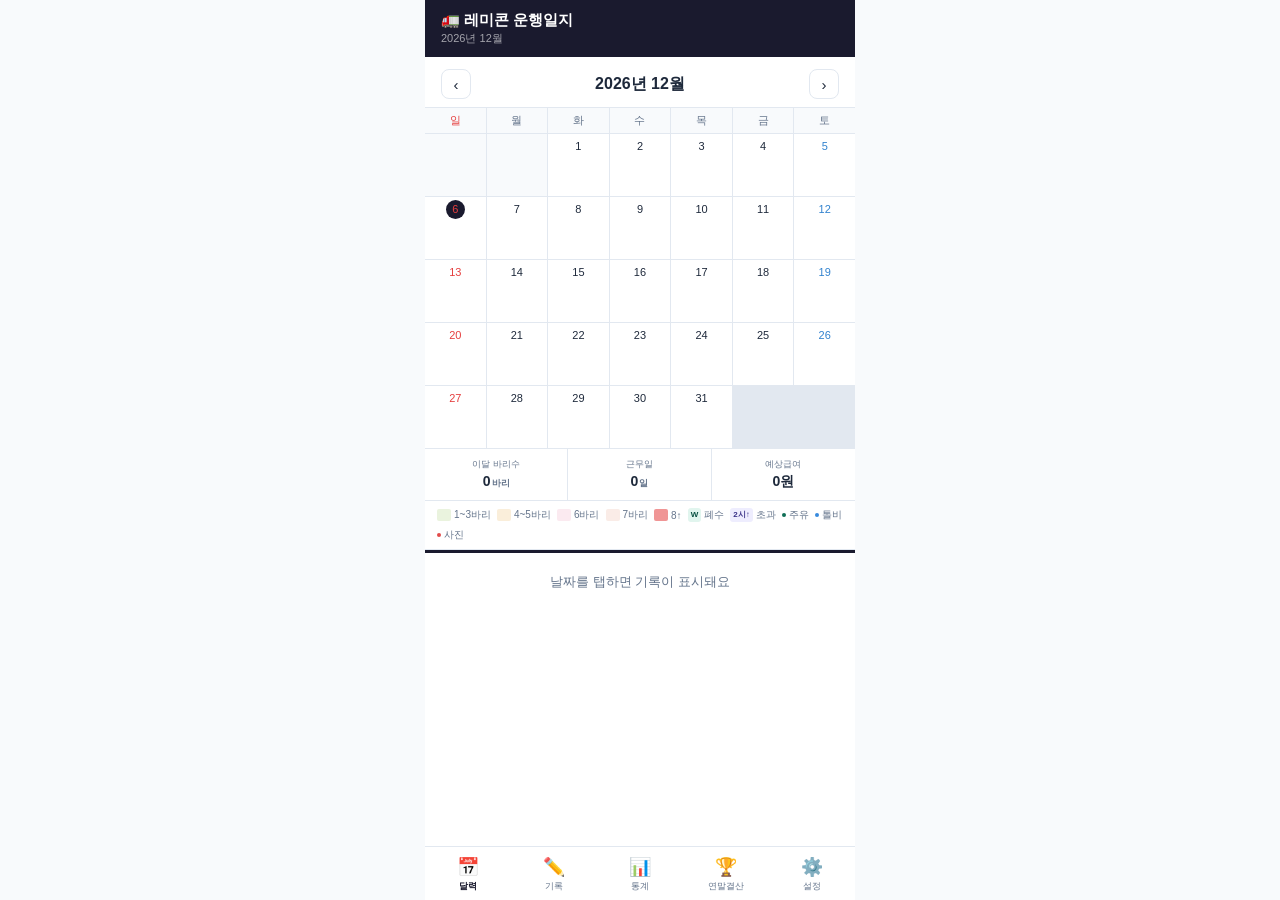
==== commit 124ef9db: "Update 레미콘운행일지.html" ====
--- a/레미콘운행일지.html
+++ b/레미콘운행일지.html
@@ -89,6 +89,8 @@
 .cc{background:var(--th-bg,#fff);min-height:62px;padding:3px 2px;cursor:pointer;display:flex;flex-direction:column;align-items:center;gap:1px}
 .cc:active{opacity:.7}.cc.empty{background:var(--th-bg2,#f8fafc);cursor:default}
 .cc.today .dn{background:var(--th-primary,#1a1a2e);color:#fff;border-radius:50%;width:19px;height:19px;display:flex;align-items:center;justify-content:center}
+.cc.cal-sel{background:var(--th-bg2,#eff6ff);outline:2px solid var(--th-primary,#1a1a2e);outline-offset:-2px}
+.cc.cal-sel .dn{font-weight:700}
 .cc:nth-child(7n+1) .dn{color:#e53e3e}.cc:nth-child(7n) .dn{color:#3182ce}
 .dn{font-size:11px;font-weight:500;line-height:19px;min-width:19px;text-align:center}
 .cbadge{border-radius:4px;font-size:11px;font-weight:700;min-width:22px;height:18px;padding:0 3px;display:flex;align-items:center;justify-content:center}
@@ -106,6 +108,7 @@
 .legend{padding:7px 12px;display:flex;gap:6px;flex-wrap:wrap;border-bottom:0.5px solid var(--th-border,#e2e8f0)}
 .li{display:flex;align-items:center;gap:3px;font-size:10px;color:var(--th-muted,#64748b)}.lsw{width:14px;height:12px;border-radius:2px}
 .ef{padding:14px 16px 20px}
+.sp{padding:14px 16px 20px}
 .shdr{font-size:11px;font-weight:600;color:var(--th-muted,#64748b);letter-spacing:.4px;margin:18px 0 9px;text-transform:uppercase;border-bottom:0.5px solid var(--th-border,#e2e8f0);padding-bottom:6px}
 .shdr:first-child{margin-top:0}
 .field{margin-bottom:11px}
@@ -161,8 +164,10 @@
 .photo-btn input[type=file]{position:absolute;inset:0;opacity:0;cursor:pointer;width:100%;height:100%}
 .bsave{width:100%;padding:14px;background:var(--th-btn-save,#1a1a2e);color:#fff;border:none;border-radius:10px;font-size:15px;font-weight:600;cursor:pointer;margin-top:8px}
 .bdel{width:100%;padding:11px;background:none;color:#dc2626;border:1.5px solid #dc2626;border-radius:10px;font-size:14px;cursor:pointer;margin-top:7px}
+.shdr{font-size:13px;font-weight:700;color:var(--th-text,#1e293b);letter-spacing:-.2px;margin:20px 0 10px;border-left:4px solid var(--th-primary,#1a1a2e);padding:5px 0 5px 10px;background:var(--th-bg2,#f8fafc);border-radius:0 6px 6px 0}
+.shdr:first-child{margin-top:0}
 .sp{padding:14px 16px 20px}
-.sec{font-size:11px;font-weight:600;color:var(--th-muted,#64748b);letter-spacing:.4px;margin:16px 0 8px;text-transform:uppercase;border-bottom:0.5px solid var(--th-border,#e2e8f0);padding-bottom:5px}
+.sec{font-size:13px;font-weight:700;color:var(--th-text,#1e293b);letter-spacing:-.2px;margin:18px 0 10px;border-left:4px solid var(--th-primary,#1a1a2e);padding:5px 0 5px 10px;background:var(--th-bg2,#f8fafc);border-radius:0 6px 6px 0}
 .sec:first-child{margin-top:0}
 .mgrid{display:grid;grid-template-columns:1fr 1fr;gap:7px}
 .mc{background:var(--th-bg2,#f8fafc);border-radius:10px;padding:11px 13px;border:0.5px solid var(--th-border,#e2e8f0)}
@@ -287,7 +292,7 @@
 }
 
 /* ── 달력 ─────────────────────────────── */
-var swipeStartX=0,swipeStartY=0;
+var swipeStartX=0,swipeStartY=0,selCal=null;
 function rCal(){
   var y=cd.getFullYear(),m=cd.getMonth();
   document.getElementById('hS').textContent=y+'년 '+(m+1)+'월';
@@ -300,12 +305,13 @@
   var ep=tc*cfg.unitPrice;
   var epStr=ep>0?ep.toLocaleString()+'원':'0원';
   var h='<div class="mnav"><button class="ma" onclick="pm()">‹</button><span class="ml">'+y+'년 '+(m+1)+'월</span><button class="ma" onclick="nm()">›</button></div>';
-  h+='<div class="cgrid" id="calGrid">';
+  h+='<div class="cgrid">';
   ['일','월','화','수','목','금','토'].forEach(function(d){h+='<div class="ch">'+d+'</div>';});
   for(var i=0;i<first;i++)h+='<div class="cc empty"></div>';
   for(var d=1;d<=days;d++){
     var key=dk(y,m,d),log=logs[key]||{};
-    var isT=key===tdk,calls=parseInt(log.calls)||0,col=cc(calls);
+    var isT=key===tdk,isSel=key===selCal;
+    var calls=parseInt(log.calls)||0,col=cc(calls);
     var ww=(JSON.parse(log.wwList||'[]')).length,ot2=(JSON.parse(log.ot2List||'[]')).length>0;
     var st=log.st||'';
     var badge='';
@@ -315,18 +321,83 @@
     var mn='';
     if(ww>0)mn+='<div class="mbadge wbadge">'+(ww>1?ww:'')+'W</div>';
     if(ot2)mn+='<div class="mbadge ot2badge">2시↑</div>';
-    h+='<div class="cc'+(isT?' today':'')+'" onclick="cellTap(\''+key+'\')" oncontextmenu="cellLong(event,\''+key+'\')"><span class="dn">'+d+'</span>'+badge+(mn?'<div class="mini-row">'+mn+'</div>':'')
-      +'<div class="dots">'+(parseFloat(log.fuel)>0?'<div class="dot df"></div>':'')+(parseFloat(log.ot)>0?'<div class="dot dp"></div>':'')+(tollTotal(log.t1,log.t2)>0?'<div class="dot dt"></div>':'')+(log.photo?'<div class="dot dph"></div>':'')+'</div></div>';
+    h+='<div class="cc'+(isT?' today':'')+(isSel?' cal-sel':'')+'" onclick="calTap(\''+key+'\')">'
+      +'<span class="dn">'+d+'</span>'+badge
+      +(mn?'<div class="mini-row">'+mn+'</div>':'')
+      +'<div class="dots">'
+      +(parseFloat(log.fuel)>0?'<div class="dot df"></div>':'')
+      +(parseFloat(log.ot)>0?'<div class="dot dp"></div>':'')
+      +(tollTotal(log.t1,log.t2)>0?'<div class="dot dt"></div>':'')
+      +(log.photo?'<div class="dot dph"></div>':'')
+      +'</div></div>';
   }
   h+='</div>';
-  h+='<div class="sbar"><div class="si"><div class="sl">이달 바리수</div><div class="sv">'+tc+'<span class="su">바리</span></div></div><div class="si"><div class="sl">근무일</div><div class="sv">'+wd+'<span class="su">일</span></div></div><div class="si"><div class="sl">예상급여</div><div class="sv" id="epVal" style="font-size:'+(ep>=1000000?'11px':ep>=100000?'12px':'14px')+'">'+epStr+'</div></div></div>';
+  h+='<div class="sbar"><div class="si"><div class="sl">이달 바리수</div><div class="sv">'+tc+'<span class="su">바리</span></div></div><div class="si"><div class="sl">근무일</div><div class="sv">'+wd+'<span class="su">일</span></div></div><div class="si"><div class="sl">예상급여</div><div class="sv" style="font-size:'+(ep>=1000000?'11px':'14px')+'">'+epStr+'</div></div></div>';
   h+='<div class="legend"><div class="li"><div class="lsw" style="background:#EAF3DE"></div>1~3바리</div><div class="li"><div class="lsw" style="background:#FAEEDA"></div>4~5바리</div><div class="li"><div class="lsw" style="background:#FBEAF0"></div>6바리</div><div class="li"><div class="lsw" style="background:#FAECE7"></div>7바리</div><div class="li"><div class="lsw" style="background:#F09595"></div>8↑</div><div class="li"><div class="mbadge wbadge">W</div>폐수</div><div class="li"><div class="mbadge ot2badge">2시↑</div>초과</div><div class="li"><div class="dot df"></div>주유</div><div class="li"><div class="dot dt"></div>톨비</div><div class="li"><div class="dot dph"></div>사진</div></div>';
-  h+='<div id="calListPanel" style="display:none;background:var(--th-bg,#fff);border-top:0.5px solid var(--th-border,#e2e8f0);border-bottom:0.5px solid var(--th-border,#e2e8f0)"></div>';
-  h+='<div style="padding:8px 16px 4px;font-size:11px;color:var(--th-muted);text-align:center">날짜 탭 → 간단보기 · 길게 탭 → 기록 수정</div>';
+  /* 하단 날짜 상세 패널 */
+  h+='<div id="calDetail" style="border-top:3px solid var(--th-primary,#1a1a2e);min-height:100px">'
+    +buildCalDetail(selCal)
+    +'</div>';
   document.getElementById('mc').innerHTML=h;
 }
 
-/* 스와이프 — rCal 밖에서 한 번만 등록 */
+function buildCalDetail(key){
+  if(!key){
+    return'<div style="padding:20px 16px;text-align:center;color:var(--th-muted);font-size:13px">날짜를 탭하면 기록이 표시돼요</div>';
+  }
+  var log=logs[key]||{};
+  var pts=key.split('-'),mm=pts[1],dd=pts[2];
+  var dow=['일','월','화','수','목','금','토'][new Date(+pts[0],+pts[1]-1,+pts[2]).getDay()];
+  var km=(log.skm&&log.ekm)?parseInt(log.ekm)-parseInt(log.skm):0;
+  var otAmt=(parseFloat(log.ot)||0)*cfg.otRate;
+  var toll=tollTotal(log.t1,log.t2);
+  var wwL=JSON.parse(log.wwList||'[]');
+  var stMap={work:'🚛 근무',vacation:'🏖️ 휴가',repair:'🔧 정비',other:'기타'};
+  var hasData=log.calls||log.st||log.fuel||log.ot||log.photo;
+  if(!hasData){
+    return'<div style="padding:14px 16px">'
+      +'<div style="font-size:14px;font-weight:600;color:var(--th-text);margin-bottom:10px">'+mm+'월 '+dd+'일 ('+dow+')</div>'
+      +'<div style="font-size:13px;color:var(--th-muted);margin-bottom:12px">기록 없음</div>'
+      +'<button class="bsave" style="padding:11px" onclick="openDay(\''+key+'\')">✏️ 기록 작성</button>'
+      +'</div>';
+  }
+  var items=[];
+  if(log.st&&log.st!=='work')items.push({icon:'',text:(stMap[log.st]||log.st),color:'var(--th-primary)'});
+  if(log.calls)items.push({icon:'🚛',text:log.calls+'바리'+(log.vol?' · '+log.vol+'㎥':''),color:'var(--th-text)'});
+  if(km>0)items.push({icon:'📍',text:'운행 '+km+'km',color:'var(--th-text)'});
+  if(log.fuel)items.push({icon:'⛽',text:'주유 '+log.fuel+'L',color:'#059669'});
+  if(log.ot)items.push({icon:'⏰',text:'오티 '+log.ot+'h ('+otAmt.toLocaleString()+'원)',color:'#7c3aed'});
+  if(wwL.length)items.push({icon:'💧',text:'폐수 '+wwL.length+'건',color:'#059669'});
+  if(toll>0)items.push({icon:'🛣️',text:'톨비 '+toll.toLocaleString()+'원',color:'#1d4ed8'});
+  if(log.memo)items.push({icon:'📝',text:log.memo,color:'var(--th-muted)'});
+  return'<div style="padding:14px 16px">'
+    +'<div style="display:flex;align-items:center;justify-content:space-between;margin-bottom:10px">'
+    +'<span style="font-size:14px;font-weight:700;color:var(--th-text)">'+mm+'월 '+dd+'일 ('+dow+')</span>'
+    +'<button onclick="openDay(\''+key+'\')" style="background:var(--th-primary);color:#fff;border:none;border-radius:8px;padding:6px 14px;font-size:12px;font-weight:600;cursor:pointer">✏️ 수정</button>'
+    +'</div>'
+    +'<div style="display:flex;flex-wrap:wrap;gap:6px;">'
+    +items.map(function(it){
+      return'<div style="background:var(--th-bg2);border:0.5px solid var(--th-border);border-radius:8px;padding:6px 10px;font-size:12px;color:'+it.color+';font-weight:500">'+(it.icon?it.icon+' ':'')+it.text+'</div>';
+    }).join('')
+    +'</div>'
+    +(log.photo?'<img src="'+log.photo+'" style="width:100%;border-radius:8px;margin-top:10px;max-height:130px;object-fit:cover">':'')
+    +'</div>';
+}
+
+function calTap(k){
+  selCal=k;
+  /* 달력 셀 선택 표시 업데이트 */
+  document.querySelectorAll('.cc.cal-sel').forEach(function(el){el.classList.remove('cal-sel');});
+  var cells=document.querySelectorAll('.cc');
+  cells.forEach(function(el){
+    if(el.getAttribute('onclick')==='calTap(\''+k+'\')')el.classList.add('cal-sel');
+  });
+  /* 하단 패널 업데이트 */
+  var det=document.getElementById('calDetail');
+  if(det)det.innerHTML=buildCalDetail(k);
+}
+
+/* 스와이프 — 한 번만 등록 */
 var swipeLock=false;
 document.getElementById('mc').parentNode.addEventListener('touchstart',function(e){
   if(tab!=='calendar')return;
@@ -344,28 +415,37 @@
 },{passive:true});
 
 function openDay(k){sel=k;go('entry');}
-function cellTap(k){
-  /* 기록 있으면 미리보기, 없으면 바로 기록 */
-  var log=logs[k]||{};
-  if(log.calls||log.st||log.fuel||log.ot||log.photo){
-    toggleCalList(k);
-  } else {
-    openDay(k);
-  }
-}
-function cellLong(ev,k){ev.preventDefault();openDay(k);}
 
 /* ── OT2 ─────────────────────────────── */
 function mkOT2(){
-  if(!ol.length)return'<div style="font-size:12px;color:#64748b;padding:4px 0 8px">없음</div>';
+  if(!ol.length)return'<div style="font-size:13px;color:var(--th-muted);padding:4px 0 8px">없음</div>';
   return ol.map(function(e,i){
-    return'<div class="item-card"><div class="item-hdr"><span class="item-title">현장 '+(i+1)+'</span><button class="item-rm" onclick="rmO2('+i+')">삭제</button></div><div class="item-fields"><div class="field"><label class="fl">현장명</label><input type="text" id="o2s'+i+'" value="'+(e.site||'')+'" placeholder="현장명" oninput="upO2('+i+')"></div><div class="field"><label class="fl">담당 영업사원</label><input type="text" id="o2m'+i+'" value="'+(e.mgr||'')+'" placeholder="이름" oninput="upO2('+i+')"></div><div class="field"><label class="fl">결산 방식</label><div class="tbts"><button id="o2ta'+i+'" class="tbt'+((e.type||'monthly')==='credit'?' on':'')+'" onclick="setO2T('+i+',\'credit\')">영업사원 콜 지급</button><button id="o2tb'+i+'" class="tbt'+((e.type||'monthly')==='monthly'?' on':'')+'" onclick="setO2T('+i+',\'monthly\')">월말 결산</button></div></div></div></div>';
+    var isSettled=e.settled===true||e.settled==='true';
+    return'<div class="item-card" style="'+(isSettled?'opacity:0.6;':'')+'border-left:3px solid '+(isSettled?'#94a3b8':'#7c3aed')+'">'
+      +'<div class="item-hdr"><span class="item-title" style="'+(isSettled?'text-decoration:line-through;color:#94a3b8;':'')+'">현장 '+(i+1)+' '+(isSettled?'✅ 정산완료':'')+'</span>'
+      +'<button class="item-rm" onclick="rmO2('+i+')">삭제</button></div>'
+      +'<div class="item-fields">'
+      +'<div class="field"><label class="fl">현장명</label><input type="text" id="o2s'+i+'" value="'+(e.site||'')+'" placeholder="현장명" oninput="upO2('+i+')" '+(isSettled?'disabled':'')+' style="'+(isSettled?'text-decoration:line-through;':'')+'"></div>'
+      +'<div class="field"><label class="fl">담당 영업사원</label><input type="text" id="o2m'+i+'" value="'+(e.mgr||'')+'" placeholder="이름" oninput="upO2('+i+')" '+(isSettled?'disabled':'')+'></div>'
+      +'<div class="field"><label class="fl">결산 방식</label><div class="tbts">'
+      +'<button id="o2ta'+i+'" class="tbt'+((e.type||'monthly')==='credit'?' on':'')+'" onclick="setO2T('+i+',\'credit\')" '+(isSettled?'disabled':'')+'>영업사원 콜 지급</button>'
+      +'<button id="o2tb'+i+'" class="tbt'+((e.type||'monthly')==='monthly'?' on':'')+'" onclick="setO2T('+i+',\'monthly\')" '+(isSettled?'disabled':'')+'>월말 결산</button>'
+      +'</div></div>'
+      +'<div class="field"><label class="fl">정산 상태</label>'
+      +'<button onclick="toggleOT2Settle('+i+')" style="width:100%;padding:9px;border-radius:8px;border:1.5px solid '+(isSettled?'#059669':'#d1d5db')+';background:'+(isSettled?'#ecfdf5':'var(--th-bg2)')+';color:'+(isSettled?'#065f46':'var(--th-muted)')+';font-size:12px;font-weight:600;cursor:pointer">'
+      +(isSettled?'✅ 정산 완료 (취소하려면 탭)':'⬜ 미정산 — 탭하면 정산완료 처리')
+      +'</button></div>'
+      +'</div></div>';
   }).join('');
 }
-function addO2(){ol.push({site:'',mgr:'',type:'monthly'});document.getElementById('o2Con').innerHTML=mkOT2();}
+function addO2(){ol.push({site:'',mgr:'',type:'monthly',settled:false});document.getElementById('o2Con').innerHTML=mkOT2();}
 function rmO2(i){ol.splice(i,1);document.getElementById('o2Con').innerHTML=mkOT2();}
 function setO2T(i,t){ol[i].type=t;document.getElementById('o2ta'+i).classList.toggle('on',t==='credit');document.getElementById('o2tb'+i).classList.toggle('on',t==='monthly');}
 function upO2(i){var s=document.getElementById('o2s'+i),mg=document.getElementById('o2m'+i);if(s&&mg){ol[i].site=s.value;ol[i].mgr=mg.value;}}
+function toggleOT2Settle(i){
+  ol[i].settled=!(ol[i].settled===true||ol[i].settled==='true');
+  document.getElementById('o2Con').innerHTML=mkOT2();
+}
 
 /* ── 폐수 ─────────────────────────────── */
 function mkWW(){
@@ -406,13 +486,17 @@
   var km=e2>s?e2-s:0;
   var totalFuel=+(prevFB.totalAdded+todayFuel).toFixed(1);
   var totalUsed=+(prevFB.totalUsed+(km*cfg.fuelRate)).toFixed(1);
-  var remain=+(totalFuel-totalUsed).toFixed(1);
-  var isPlus=remain>=0;
+  /* 소비>주유 = 받음(+), 소비<주유 = 차감(-) — 통계와 동일 방향 */
+  var diff=+(totalUsed-totalFuel).toFixed(1);
+  var diffLabel=diff>=0
+    ?'🟢 초과소비 +'+diff+'L — 지급 받음'
+    :'🔴 잔량 '+Math.abs(diff)+'L — 도급비 차감';
+  var diffColor=diff>=0?'#34d399':'#f87171';
   el.innerHTML='<div class="fuel-card-title">연료 현황</div>'
     +'<div class="fcrow"><span class="fck">당일 주유량</span><span class="fcv plus">'+(todayFuel>0?'+'+todayFuel:'0')+'L</span></div>'
     +'<div class="fcrow" style="background:#eff6ff"><span class="fck" style="font-weight:600;color:#1d4ed8">총 주유량 <span style="font-size:10px;font-weight:400">(누적)</span></span><span class="fcv blue">'+totalFuel+'L</span></div>'
-    +'<div class="fcrow"><span class="fck">누적 소비량 (총km×'+cfg.fuelRate+')</span><span class="fcv minus">−'+totalUsed+'L</span></div>'
-    +'<div class="fuel-balance-big"><span class="fbb-label">남은 연료 잔량</span><span class="fbb-val '+(isPlus?'plus':'minus')+'">'+remain+'L</span></div>';
+    +'<div class="fcrow"><span class="fck">누적 소비량 (km×'+cfg.fuelRate+')</span><span class="fcv minus">'+totalUsed+'L</span></div>'
+    +'<div class="fuel-balance-big"><span class="fbb-label">유류 정산 방향</span><span style="font-size:12px;font-weight:700;color:'+diffColor+'">'+diffLabel+'</span></div>';
 }
 
 /* ── km 카드 ─────────────────────────── */
@@ -499,62 +583,11 @@
       pendingPhoto=canvas.toDataURL('image/jpeg',.75);
       var pv=document.getElementById('photoPreview');
       if(pv)pv.innerHTML='<img style="width:100%;border-radius:8px;max-height:200px;object-fit:cover;margin-top:8px" src="'+pendingPhoto+'"><button class="bdel" style="margin-top:6px" onclick="clrPhoto()">사진 취소</button>';
-      /* ★ 갤러리에도 저장 */
-      try{
-        var a=document.createElement('a');
-        a.href=pendingPhoto;
-        a.download='운행일지_'+sel+'.jpg';
-        document.body.appendChild(a);a.click();document.body.removeChild(a);
-      }catch(err){}
     };img.src=e.target.result;
   };r.readAsDataURL(file);
 }
 function clrPhoto(){pendingPhoto='CLEAR';var pv=document.getElementById('photoPreview');if(pv)pv.innerHTML='';if((logs[sel]||{}).photo)rEntry();}
 
-/* ── 달력 날짜별 기록 목록 (아래 스와이프) ── */
-var calListOpen=false;
-var calListDate=null;
-function toggleCalList(key){
-  if(calListDate===key&&calListOpen){
-    calListOpen=false;calListDate=null;
-    document.getElementById('calListPanel').style.display='none';
-    return;
-  }
-  calListDate=key;calListOpen=true;
-  showCalList(key);
-}
-function showCalList(key){
-  var panel=document.getElementById('calListPanel');
-  if(!panel)return;
-  var log=logs[key]||{};
-  if(!log.calls&&!log.st&&!log.fuel&&!log.ot){panel.style.display='none';calListOpen=false;return;}
-  var pts=key.split('-'),mm=pts[1],dd=pts[2];
-  var dow=['일','월','화','수','목','금','토'][new Date(+pts[0],+pts[1]-1,+pts[2]).getDay()];
-  var km=(log.skm&&log.ekm)?parseInt(log.ekm)-parseInt(log.skm):0;
-  var otAmt=(parseFloat(log.ot)||0)*cfg.otRate;
-  var toll=tollTotal(log.t1,log.t2);
-  var wwL=JSON.parse(log.wwList||'[]');
-  var stMap={work:'근무',vacation:'휴가',repair:'정비',other:'기타'};
-  var items=[];
-  if(log.calls)items.push('🚛 '+log.calls+'바리'+(log.vol?' ('+log.vol+'㎥)':''));
-  if(km>0)items.push('📍 운행 '+km+'km');
-  if(log.fuel)items.push('⛽ 주유 '+log.fuel+'L');
-  if(log.ot)items.push('⏰ 오티 '+log.ot+'h ('+otAmt.toLocaleString()+'원)');
-  if(wwL.length)items.push('💧 폐수처리 '+wwL.length+'건');
-  if(toll>0)items.push('🛣️ 톨비 '+toll.toLocaleString()+'원');
-  if(log.memo)items.push('📝 '+log.memo);
-  var base=(parseInt(log.calls)||0)*cfg.unitPrice;
-  panel.innerHTML='<div style="padding:12px 16px;border-bottom:0.5px solid var(--th-border,#e2e8f0);display:flex;align-items:center;justify-content:space-between">'
-    +'<span style="font-size:13px;font-weight:600;color:var(--th-text)">'+mm+'월 '+dd+'일 ('+dow+') — '+(stMap[log.st||'work']||'근무')+'</span>'
-    +'<button onclick="toggleCalList(\''+key+'\')" style="background:none;border:none;font-size:18px;cursor:pointer;color:var(--th-muted)">✕</button>'
-    +'</div>'
-    +'<div style="padding:10px 16px">'
-    +items.map(function(it){return'<div style="padding:5px 0;font-size:13px;color:var(--th-text);border-bottom:0.5px solid var(--th-border,#f0f0f0)">'+(it)+'</div>';}).join('')
-    +(log.photo?'<img src="'+log.photo+'" style="width:100%;border-radius:8px;margin-top:8px;max-height:150px;object-fit:cover">':'')
-    +'</div>'
-    +'<div style="padding:8px 16px"><button class="bsave" onclick="openDay(\''+key+'\')" style="padding:10px">✏️ 수정하기</button></div>';
-  panel.style.display='block';
-}
 function saveE(){
   if(!sel)return;
   var ep2=logs[sel]||{};
@@ -586,11 +619,13 @@
   var fu=fuelMonth(y,m);
   var mStart=mp+'-01',startFB=calcPrevFuel(mStart);
   var endBal=+(startFB.balance+fu.mf-fu.mu).toFixed(2);
-  /* ★ 유류 부호 반전: 소비>주유 → 내가 받을 돈(+), 주유>소비 → 회사에 줘야(−) 아니라
-     실제 의미: endBal>0 = 내가 기름 더 넣었으니 회사에서 받을돈
-                endBal<0 = 내가 기름 덜 넣었으니 도급비에서 차감
-     → 기존 로직 그대로인데 표시 방향을 "내가 받는 기준"으로 */
-  var fuelSettleSign=endBal>=0?1:-1; // +면 내가 받음, -면 차감
+  /* 유류 부호: 소비>주유 = 내가 더 씀 = 지급받음(+), 소비<주유 = 잔량 = 차감(-) */
+  var fuelDiff=+(fu.mu-fu.mf).toFixed(2); // 소비-주유 = 양수면 내가 더 씀 = 받음
+  var fuelBalanceLabel=fuelDiff>=0
+    ? '🟢 초과소비 +'+fuelDiff.toFixed(1)+'L — 지급 받음'
+    : '🔴 잔량 '+Math.abs(fuelDiff).toFixed(1)+'L — 도급비 차감';
+  var fuelBalanceColor=fuelDiff>=0?'#059669':'#dc2626';
+
   var allKm=Object.keys(logs).reduce(function(s,k){return s+parseInt(logs[k].ekm||0)-parseInt(logs[k].skm||0);},0);
   var totalOdometer=cfg.initKm+allKm;
   var allTotalFuel=Object.keys(logs).reduce(function(s,k){return s+parseFloat(logs[k].fuel||0);},0);
@@ -600,11 +635,6 @@
   var base=tc*cfg.unitPrice;
   var ot2Pay2=ot2Monthly.length*cfg.ot2Pay;
   var monthTotal=base+totA+ot2Pay2+tollMonT-mRepCost;
-  /* 유류 잔량 표시: + = 내가 받을 돈(주유>소비), - = 내가 줘야(소비>주유) */
-  var fuelBalanceLabel=endBal>=0
-    ? '🟢 잔량 '+endBal.toFixed(1)+'L — 지급 받음'
-    : '🔴 부족 '+Math.abs(endBal).toFixed(1)+'L — 도급비 차감';
-  var fuelBalanceColor=endBal>=0?'#059669':'#dc2626';
 
   var h='<div class="sp">'
   +'<div style="display:flex;align-items:center;justify-content:space-between;margin-bottom:2px"><button class="ma" onclick="pm()">‹</button><span style="font-size:15px;font-weight:600">'+y+'년 '+(m+1)+'월</span><button class="ma" onclick="nm()">›</button></div>'
